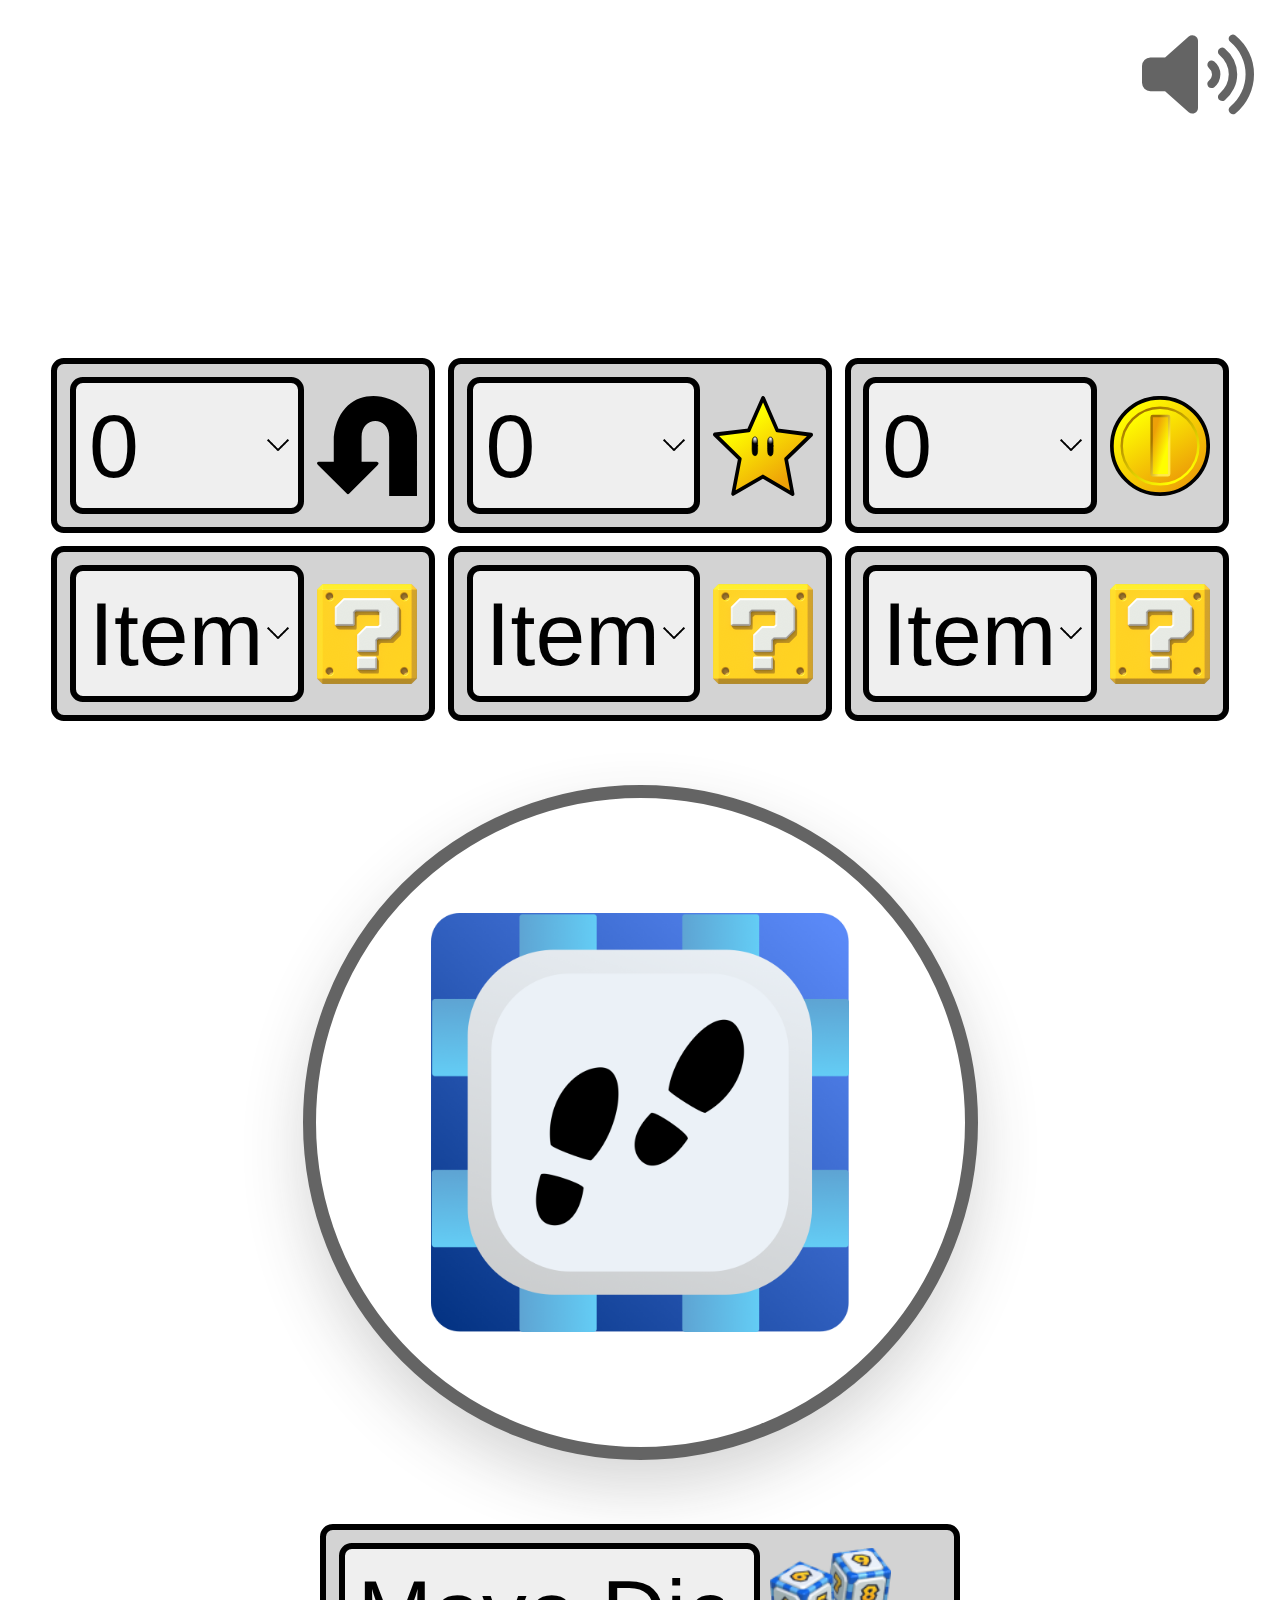
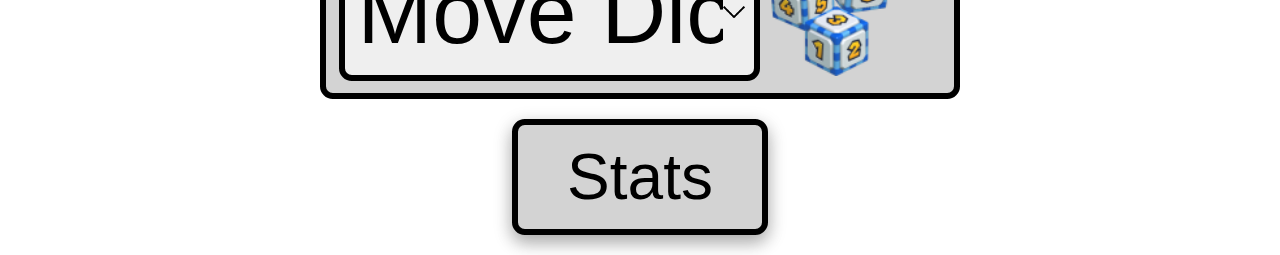
==== game.html @ c7cccada "Update game.html" ====
<!DOCTYPE html>
<html lang="en">
    <head>
        <title>Mario Party - Home</title>
        <meta name="viewport" content="width=device-width, initial-scale=1.0">
        <meta name="robots" content="noindex, nofollow">
        <link type="text/css" rel="stylesheet" href="style.css" />
        <link rel="stylesheet" href="https://cdnjs.cloudflare.com/ajax/libs/font-awesome/6.0.0/css/all.min.css" crossorigin="anonymous">
        <link rel="icon" href="favicon.ico" type="image/x-icon">
        <link rel="shortcut icon" href="favicon.ico" type="image/x-icon">
    </head>
    <body>
        <div class="headerContainer">
<!--******************** Mute Button and Icon ********************-->
            <button id="muteButton" onclick="toggleMute()">
                <i id="muteIcon" class="fa fa-volume-up"></i>
            </button>
<!--******************** Header Image/Name ********************-->
            <div class="headerGrid">
                <div class="box">
                    <div id="main_character_img">
                        <img src="" id="character-image">
                    </div>
                </div>
                <div class="box">
                    <h1 id="character-name">Character Name</h1>
                </div>    
            </div>
        </div>
        <div class="dropDownParentContainer">
            <div class="dropDownContainersWrapper">
<!--******************** Turn Selection Menu ********************-->
                <div class="container">
                    <div class="dropDownContainer">
                        <select name="turn_drop_down" class="dropdown" id="turn_drop_down">
                            <option value="0">0</option>  
                            <option value="1">1</option>
                            <option value="2">2</option>
                            <option value="3">3</option>
                            <option value="4">4</option>
                            <option value="5">5</option>
                            <option value="6">6</option>
                            <option value="7">7</option>
                            <option value="8">8</option>
                            <option value="9">9</option>
                            <option value="10">10</option>
                            <option value="11">11</option>
                            <option value="12">12</option>
                            <option value="13">13</option>
                            <option value="14">14</option>
                            <option value="15">15</option>
                        </select>
                        <img src="images/turn.svg" class="image">
                    </div>
                </div>
<!--******************** Star Selection Menu ********************-->                
                <div class="container">
                    <div class="dropDownContainer">
                        <select name="star_drop_down" class="dropdown" id="star_drop_down">
                            <option value="0">0</option>
                            <option value="1">1</option>
                            <option value="2">2</option>
                            <option value="3">3</option>
                            <option value="4">4</option>
                            <option value="5">5</option>
                            <option value="6">6</option>
                            <option value="7">7</option>
                            <option value="8">8</option>
                            <option value="9">9</option>
                            <option value="10">10</option>
                        </select>
                        <img src="images/star.svg" class="image">
                    </div>
                </div>
<!--******************** Coin Selection Menu ********************-->                
                <div class="container">
                    <div class="dropDownContainer">
                        <select name="coin_drop_down" class="dropdown" id="coin_drop_down">
                            <option value="0">0</option>
                            <option value="5">5</option>
                            <option value="10">10</option>
                            <option value="15">15</option>
                            <option value="20">20</option>
                            <option value="25">25</option>
                            <option value="30">30</option>
                            <option value="35">35</option>
                            <option value="40">40</option>
                            <option value="45">45</option>
                            <option value="50">50</option>
                            <option value="55">55</option>
                            <option value="60">60</option>
                            <option value="65">65</option>
                            <option value="70">70</option>
                            <option value="75">75</option>
                            <option value="80">80</option>
                            <option value="85">85</option>
                            <option value="90">90</option>
                            <option value="95">95</option>
                            <option value="100">100</option>
                            <option value="110">110</option>
                            <option value="115">115</option>
                            <option value="120">120</option>
                            <option value="125">125</option>
                            <option value="130">130</option>
                            <option value="135">135</option>
                            <option value="140">140</option>
                            <option value="145">145</option>
                            <option value="150">150</option>
                            <option value="155">155</option>
                            <option value="160">160</option>
                            <option value="165">165</option>
                            <option value="170">170</option>
                            <option value="175">175</option>
                            <option value="180">180</option>
                            <option value="185">185</option>
                            <option value="190">190</option>
                            <option value="195">195</option>
                            <option value="200">200</option>
                            <option value="205">205</option>
                            <option value="210">210</option>
                            <option value="215">215</option>
                            <option value="220">220</option>
                            <option value="225">225</option>
                            <option value="230">230</option>
                            <option value="235">235</option>
                            <option value="240">240</option>
                            <option value="245">245</option>
                            <option value="250">250</option>
                            <option value="255">255</option>
                            <option value="260">260</option>
                            <option value="265">265</option>
                            <option value="270">270</option>
                            <option value="275">275</option>
                            <option value="280">280</option>
                            <option value="285">285</option>
                            <option value="290">290</option>
                            <option value="295">295</option>
                            <option value="300">300</option>
                        </select>
                        <img src="images/coin.svg" class="image">
                    </div>    
                </div>
            </div>
        </div>
        <div class="dropDownParentContainer">
            <div class="dropDownContainersWrapper">
 <!--******************** Item Selection Menu 1 ********************-->               
                <div class="container">
                    <div class="dropDownContainer">
                        <select name="item1_drop_down" class="dropdown" id="item1_drop_down">
                            <option value="Item">Item</option>
                            <option value="Red Mushroom">Red Mushroom</option>
                            <option value="Gold Mushroom">Gold Mushroom</option>
                            <option value="Poison Mushroom">Poison Mushroom</option>
                            <option value="Reverse Mushroom">Reverse Mushroom</option>
                            <option value="Mini Mushroom">Mini Mushroom</option>
                            <option value="Custom Mushroom">Custom Mushroom</option>
                            <option value="Genie Lamp">Genie Lamp</option>
                            <option value="Blue Lamp">Blue Lamp</option>
                            <option value="Key">Key</option>
                            <option value="Boo Bell">Boo Bell</option>
                            <option value="Boo Spray">Boo Spray</option>
                            <option value="Dueling Glove">Dueling Glove</option>
                            <option value="Plunder Chest">Plunder Chest</option>
                            <option value="Warp Block">Warp Block</option>
                            <option value="Koopa Card">Koopa Card</option>
                            <option value="Item Bag">Item Bag</option>
                            <option value="Lucky Charm">Lucky Charm</option>                                        
                        </select>
                        <img src="images/items/item_box_alt.png" class="image" id="item-image1" onerror="this.style.display='none'"> <!-- Unique ID for the first item image -->
                    <!--******************** Item Description Modal ********************-->    
                        <div id="image-description-modal" class="modal" style="display: none;">
                            <div class="modal-content">
                                <span class="close" id="modal-close">&times;</span>
                                <p id="modal-description"></p>
                            </div>
                        </div>
                        <div id="image-description"></div>
                    </div>
                </div>
<!--******************** Item Selection Menu 2 ********************-->                
                <div class="container">
                    <div class="dropDownContainer">
                        <select name="item2_drop_down" class="dropdown" id="item2_drop_down">
                            <option value="Item">Item</option>
                            <option value="Red Mushroom">Red Mushroom</option>
                            <option value="Gold Mushroom">Gold Mushroom</option>
                            <option value="Poison Mushroom">Poison Mushroom</option>
                            <option value="Reverse Mushroom">Reverse Mushroom</option>
                            <option value="Mini Mushroom">Mini Mushroom</option>
                            <option value="Custom Mushroom">Custom Mushroom</option>
                            <option value="Genie Lamp">Genie Lamp</option>
                            <option value="Blue Lamp">Blue Lamp</option>
                            <option value="Key">Key</option>
                            <option value="Boo Bell">Boo Bell</option>
                            <option value="Boo Spray">Boo Spray</option>
                            <option value="Dueling Glove">Dueling Glove</option>
                            <option value="Plunder Chest">Plunder Chest</option>
                            <option value="Warp Block">Warp Block</option>
                            <option value="Koopa Card">Koopa Card</option>
                            <option value="Item Bag">Item Bag</option>
                            <option value="Lucky Charm">Lucky Charm</option>                                        
                        </select>
                        <img src="images/items/item_box_alt.png" class="image" id="item-image2" onerror="this.style.display='none'"> <!-- Unique ID for the second item image -->
                    </div>
                </div>
<!--******************** Item Selection Menu 3 ********************-->
                <div class="container">
                    <div class="dropDownContainer">
                        <select name="item3_drop_down" class="dropdown" id="item3_drop_down">
                            <option value="Item">Item</option>
                            <option value="Red Mushroom">Red Mushroom</option>
                            <option value="Gold Mushroom">Gold Mushroom</option>
                            <option value="Poison Mushroom">Poison Mushroom</option>
                            <option value="Reverse Mushroom">Reverse Mushroom</option>
                            <option value="Mini Mushroom">Mini Mushroom</option>
                            <option value="Custom Mushroom">Custom Mushroom</option>
                            <option value="Genie Lamp">Genie Lamp</option>
                            <option value="Blue Lamp">Blue Lamp</option>
                            <option value="Key">Key</option>
                            <option value="Boo Bell">Boo Bell</option>
                            <option value="Boo Spray">Boo Spray</option>
                            <option value="Dueling Glove">Dueling Glove</option>
                            <option value="Plunder Chest">Plunder Chest</option>
                            <option value="Warp Block">Warp Block</option>
                            <option value="Koopa Card">Koopa Card</option>
                            <option value="Item Bag">Item Bag</option>
                            <option value="Lucky Charm">Lucky Charm</option>
                        </select>
                        <img src="images/items/item_box_alt.png" class="image" id="item-image3" onerror="this.style.display='none'"> <!-- Unique ID for the third item image -->  
                    </div>
                </div>
            </div>
        </div>
<!--******************** Dice Thumbnails ********************-->
<div id="diceThumbnailContainer"></div>
<!--******************** Dice Container ********************-->
<div class="diceContainer">
    <div class="dice-wrapper">
        <img src="" id="die-0" alt="Dice Image">
    </div>
</div>
<!-- ******************** Dice Images Container ******************** -->
<div class="diceImagesContainer" id="diceImagesContainer">
  <!-- Dice images will be dynamically added here -->
</div>
<!--******************** Dice Audio ********************-->
        <audio id="diceAudio" src="audio/dice-roll-01.mp3"></audio>
<!--******************** Dice Selection Dropdown Menu ********************-->
        <div class="diceDropDownParentContainer">
            <div class="diceDropDownContainer">   
                    <select id="rollType" class="dropdown" onchange="setRollType(this.value)">
                        <option value="move">Move Dice</option>
                        <option value="lucky">Lucky Dice</option>
                        <option value="character">Character Dice</option>
                        <option value="cursed">Cursed Dice</option>
                        <option value="bowser">Bowser Dice</option>
                        <option value="bowserFury">Bowser Fury Dice</option>
                        <option value="toadShop">Toad Shop Dice</option>
                        <option value="bowserShop">Bowser Shop Dice</option>
                        <option value="block">Hidden Block Dice</option>
                        <option value="mini">Mini Dice</option>
                        <option value="battle">Battle Dice</option>
                        <option value="chance">Chance Dice</option>
                    </select>
                    <img src="images/dice/dice_dropdown.png" class="image">
            </div>
        </div>
<!--******************** Stats Modal ********************-->
        <div class="button-container">
            <a href="#" class="button" onclick="openStatsModal()">Stats</a>
        </div>        
        <div id="stats-modal" class="modal">
            <div class="modal-content">
                <span class="close" onclick="closeStatsModal()">&times;</span>
                <h2>Game Statistics</h2>
                <p id="total-moves-content">0</p>
                <p id="blue-spaces-count">Blue Spaces: 0</p>
                <p id="red-spaces-count">Red Spaces: 0</p>
                <p id="event-spaces-count">Event Spaces: 0</p>
                <p id="lucky-spaces-count">Lucky Spaces: 0</p>
                <p id="item-spaces-count">Item Spaces: 0</p>
                <p id="bowser-spaces-count">Bowser Spaces: 0</p>
                <p id="gameguy-spaces-count">Game Guy Spaces: 0</p>
                <p id="battle-spaces-count">Battle Spaces: 0</p>
                <p id="star-spaces-count">Star Spaces: 0</p>
                <p id="bank-spaces-count">Bank Spaces: 0</p>
                <p id="boo-spaces-count">Boo Spaces: 0</p>
                <p id="chance-spaces-count">Chance Spaces: 0</p>
            </div>
        </div>
<!--******************** Space Selection Modal ********************-->
        <div id="spaceModal" class="modal">
            <div class="modal-content">
                <h3>Select the Space You Landed On</h3>
                <img src="images/spaces/spaces_blue.png" class="space-option" data-space-type="blue" alt="Blue Space">
                <img src="images/spaces/spaces_red.png" class="space-option" data-space-type="red" alt="Red Space">
                <img src="images/spaces/spaces_event.png" class="space-option" data-space-type="event" alt="Event Space">
                <img src="images/spaces/spaces_lucky.png" class="space-option" data-space-type="lucky" alt="Lucky Space">
                <img src="images/spaces/spaces_item.png" class="space-option" data-space-type="item" alt="Item Space">
                <img src="images/spaces/spaces_bowser.png" class="space-option" data-space-type="bowser" alt="Bowser Space">
                <img src="images/spaces/spaces_game_guy.png" class="space-option" data-space-type="gameguy" alt="Game Guy Space">
                <img src="images/spaces/spaces_battle.png" class="space-option" data-space-type="battle" alt="Battle Space">
                <img src="images/spaces/spaces_star.png" class="space-option" data-space-type="star" alt="Star Space">
                <img src="images/spaces/spaces_bank.png" class="space-option" data-space-type="bank" alt="Bank Space">
                <img src="images/spaces/spaces_boo.png" class="space-option" data-space-type="boo" alt="Boo Space">
                <img src="images/spaces/spaces_chance.png" class="space-option" data-space-type="chance" alt="Chance Space">
            </div>
        </div>
<!--******************** JavaScript ********************-->
        <script src="script.js"></script>
    </body>
</html>
---- style.css ----
/* "." signifies the class and "#" signifies the id value being referenced in the html files*/
/* This stylesheet only impacts the game.html page. There is a seperate style sheet for the index.html page.*/
*{
    padding: 0;
    margin: 0;
    box-sizing: border-box; /*When you set an element's box-sizing to border-box, it means that the element's specified width and height include the padding and border. In other words, the padding and border are included within the box, and they do not increase the overall dimensions of the element.*/
}

.headerContainer{
    display: flex;
    align-items: center;
    padding: 1vw;
    flex-shrink: 0;
    width: 100vw;
    text-align: center;
}

.headerGrid{
    flex: 1;
    display: flex;
    align-items: center;
    gap: 3vw; 
}

.box{
    width: 35%;
    padding: 1vw;
    gap: 10px;
}

#main_character_img {
    width: 70%;
}

#character-name {
    margin: 0;
    padding: 0;
}

body{
    height: 100%;
    padding: 0;
    margin: 0;
}

h1{
    font-family: sans-serif;
    color: #ffffff;
    padding-left: 100px;
    display: flex;
    justify-content: center;
    align-items: center;
    height: 100%;
    font-size: 5vw;
}

@media only screen and (max-width: 2499px){
    h1 {
        font-size: 7.5vw; /* Adjust for screens between 1800px and 2499px */
    }
}

@media only screen and (max-width: 1799px){
    h1 {
        font-size: 10vw; /* Adjust for screens smaller than 1799px */
    }
}

@media only screen and (max-width: 1199px){
    h1 {
        font-size: 11.5vw; /* Adjust for screens smaller than 1799px */
    }
}

@media only screen and (max-width: 999px){
    h1 {
        font-size: 13vw; /* Adjust for screens smaller than 1799px */
    }
}

@media only screen and (max-width: 599px){
    h1 {
        font-size: 11.5vw; /* Adjust for screens smaller than 1799px */
    }
}

#main_character_img img{
    max-width: 100%;
    max-height: 100%;
    display: block;
    float: left;
    margin: 0vw 0vw 0vw 5vw;
}

#character-name{
    display: flex;
    justify-content: center;
}

.dropDownParentContainer{
    margin: 1%;
}

.dropDownContainersWrapper{
    display: flex;
    gap: 1%;
    overflow-x: auto;
    margin: 0 auto;
    justify-content: center;
}

.dropDownDiceContainerWrapper{
    display: flex;
    gap: 1%;
    overflow-x: auto;
    margin: 0 auto;
    justify-content: right;
}

.container, .diceDropDownParentContainer {
    display: flex;
    align-items: center;
    border: .5vw solid black;
    border-radius: 1vw;
    padding: 1vw;
    background-color: lightgray;
    box-sizing: border-box;
    flex-shrink: 0;
    width: 30vw;
    text-align: center;
}

.diceDropDownParentContainer{
    display: flex;
    align-items: center;
    margin: 0 auto;
    border: .5vw solid black;
    border-radius: 1vw;
    padding: 1vw;
    background-color: lightgray;
    box-sizing: border-box;
    flex-shrink: 0;
    width: 50vw;
    text-align: center;
}

.diceDropDownContainer{
   flex: 1;
    display: flex;
    gap: 10px;
    align-items: center; 
}

.dropDownContainer{
    flex: 1;
    display: flex;
    gap: 1vw;
    align-items: center; 
}

.dropdown, .diceDropDownContainer .dropdown{
    width: 70%;
    box-sizing: border-box;
    border: .5vw solid black;
    border-radius: 1vw;
    padding: 1vw;
    font-size: 7vw;
    color: black;
    appearance: none; /* Reset default browser styling */
    -webkit-appearance: none; /* WebKit browsers (Chrome, Safari) */
    -moz-appearance: none; /* Firefox */
    background-image: url('images/drop_down_arrow.png');
    background-size: .25em; /* Adjust the size of the arrow */
    padding-right: .35em;
    background-repeat: no-repeat;
    background-position: calc(100% - .1em) center;
}

.dropdown option, .diceDropDownContainer .dropdown option{
    background-color: lightgray;
    color: black;
}

.image {
    width: 30%;
}

.diceDropDownContainer .image {
    width: 20%;
}

.diceContainer {
    width: 75vmin;
    height: 75vmin;
    min-width: 125px;
    min-height: 125px;
    max-width: 700px;
    max-height: 700px;
    padding: 7vmin;
    border: 1.5vmin solid #646464;
    margin: 5% auto;
    background-color: #ffffff;
    box-shadow: 0 3vmin 7vmin rgba(50, 50, 50, 0.2);
    border-radius: 50%;
    font-family: "Poppins", sans-serif;
}

.dice-wrapper {
    width: 100%;
    height: 100%;
    display: flex;
    justify-content: center;
    align-items: center;
    cursor: pointer;
}

#die-0 {
    max-width: 80%;
    max-height: 80%;
    width: auto;
    height: auto;
}

.shake{
    animation: shake 0.1s infinite;
}

@keyframes shake{
    0%{
        transform: rotate(20deg);
    }
    50%{
        transform: rotate(-20deg);
    }
    100%{
        transform: rotate(20deg);
    }
}

#image-description{
    display: none; /* Hide the item description initially */
}

.modal{
    display: none;
    position: fixed;
    z-index: 1;
    left: 0;
    top: 0;
    width: 100%;
    height: 100%;
    background-color: rgba(0, 0, 0, 0.7);
}

.modal-content{
    background-color: #fefefe;
    margin: 10% auto;
    padding: 20px;
    border: 1px solid #888;
    border-radius: 15px;
    width: 70%;
    max-width: 800px;
    position: relative;
    font-size: 5vw;
    font-family: "Poppins", sans-serif;
}

.close{
    position: absolute;
    right: 0;
    top: 0;
    padding: 5px;
    cursor: pointer;
}

.close:hover,
.close:focus{
    color: black;
    text-decoration: none;
    cursor: pointer;
}

.stats-container {
    display: flex;
    justify-content: center;
    align-items: center;
}
  
#total-moves-modal {
    display: none;
}
  
#total-moves-modal h2 {
    text-align: center;
}

h3 {
    font-size: 7vw;
    font-family: "Poppins", sans-serif;
    text-align: center;
}
  
#total-moves-modal p {
    text-align: center;
    font-size: 30px;
}
  
#total-moves-modal .modal-content {
    background-color: #fefefe;
    margin: 10% auto;
    padding: 20px;
    border: 1px solid #888;
    border-radius: 15px;
    width: 70%;
    max-width: 800px;
    position: relative;
    font-family: "Poppins", sans-serif;
}
  
#total-moves-modal .close {
    position: absolute;
    right: 0;
    top: 0;
    padding: 5px;
    cursor: pointer;
    font-size: 30px;
}

#total-moves-modal .close:hover,
#total-moves-modal .close:focus {
    color: black;
    text-decoration: none;
    cursor: pointer;
}

#spaceModal {
    display: none;
    position: fixed;
    z-index: 1;
    left: 0;
    top: 0;
    width: 100%;
    height: 100%;
    overflow: auto;
    background-color: rgba(0, 0, 0, 0.7);
}

#spaceModal .modal-content {
    background-color: #fefefe;
    margin: 10% auto;
    padding: 20px;
    border: 1px solid #888;
    border-radius: 15px;
    width: 70%;
    max-width: 800px;
    position: relative;
    font-size: 50px;
    font-family: "Poppins", sans-serif;
    display: flex;
    flex-wrap: wrap;
    justify-content: center;
}

.space-option {
    width: 10vw;
    height: 10vw;
    margin: 10px;
    cursor: pointer;
}

#muteButton {
    position: absolute;
    top: 0;
    right: 0;
    background-color: transparent;
    color: #646464;
    border: none;
    cursor: pointer;
    font-size: 7vw;
    padding: 2%;
    z-index: 1; /* Ensure the button appears above other elements */
}

.button-container {
    display: flex;
    align-items: center;
    text-align: center;
    justify-content: center;
}

.button {
    display: flex;
    align-items: center;
    border: .5vw solid black;
    border-radius: 1vw;
    padding: 15px;
    background-color: lightgray;
    box-sizing: border-box;
    flex-shrink: 0;
    width: 20vw;
    font-size: 5vw;
    font-family: "Poppins", sans-serif;
    box-shadow: 0 8px 16px 0 rgba(0,0,0,0.2), 0 6px 20px 0 rgba(0,0,0,0.19);
    margin: 20px;
    white-space: nowrap;
    text-decoration: none; /* Remove underline */
    color: inherit;
    text-align: center;
    justify-content: center;
}
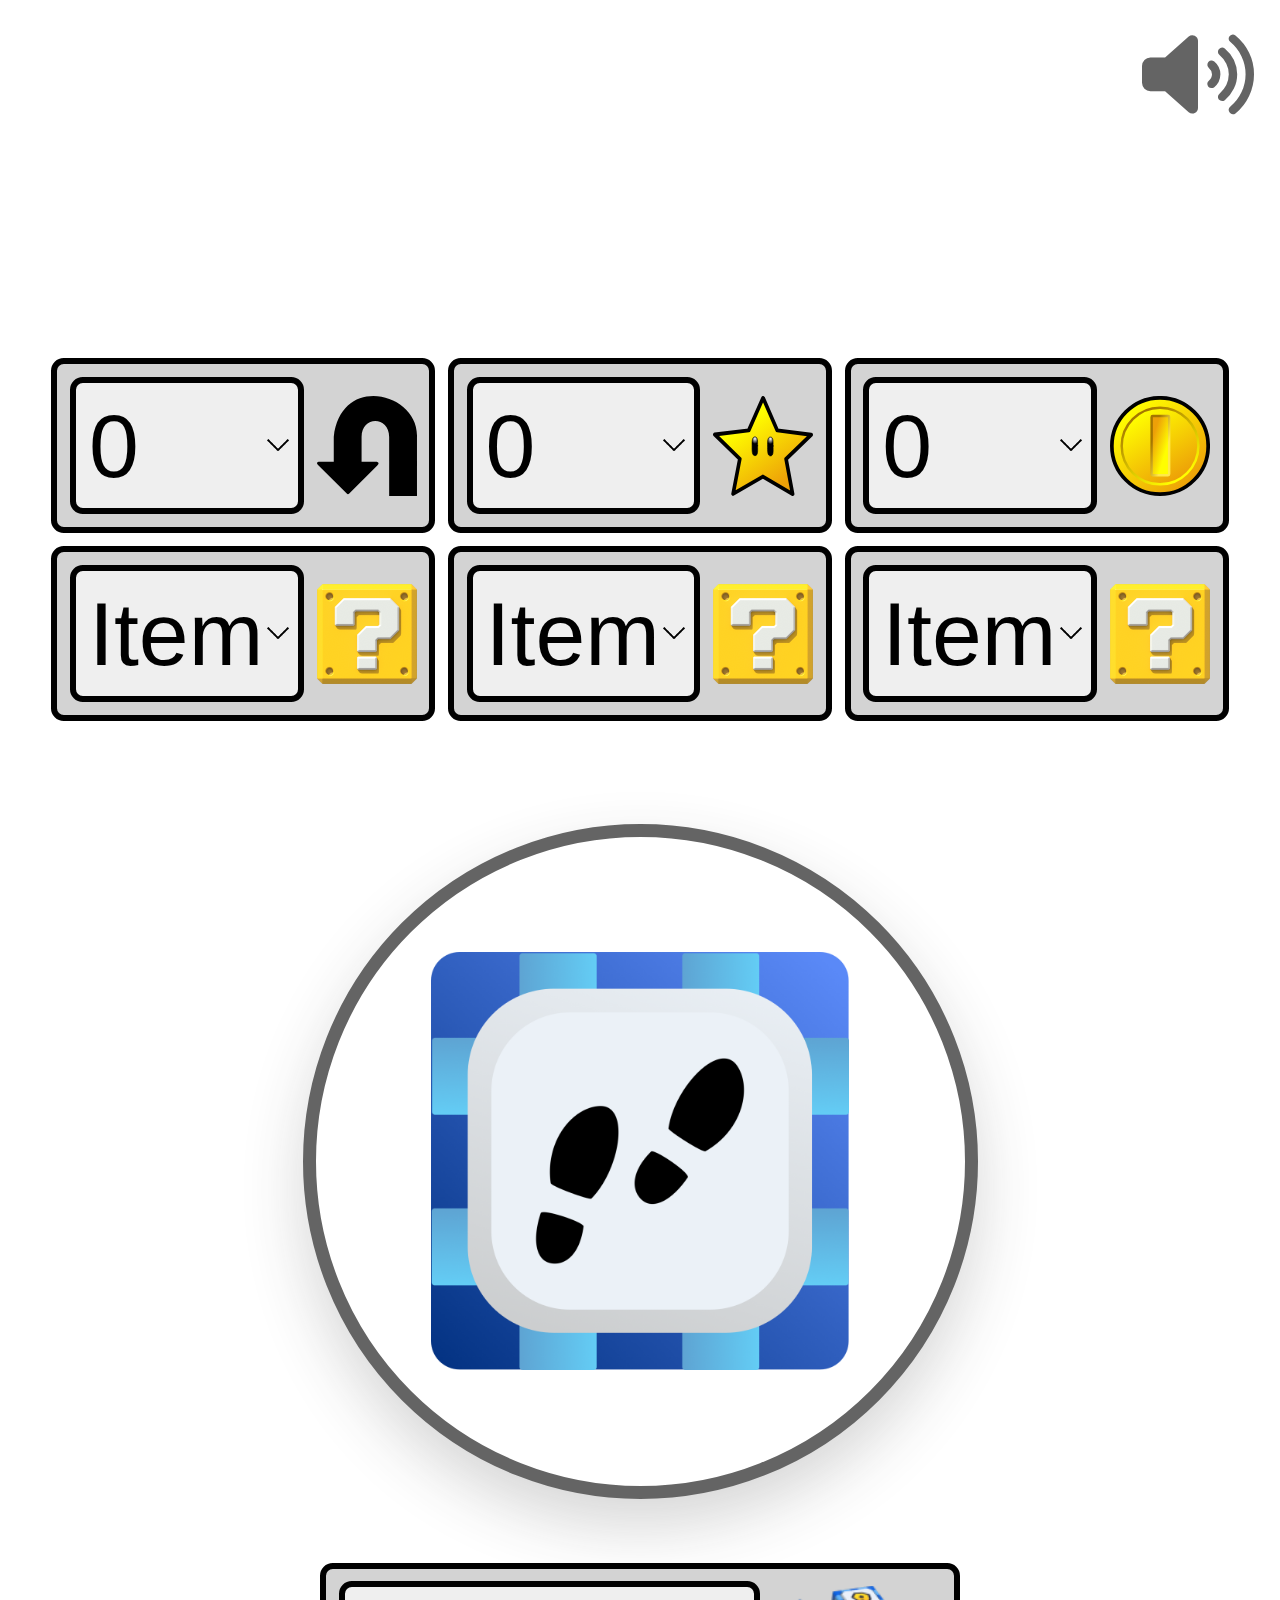
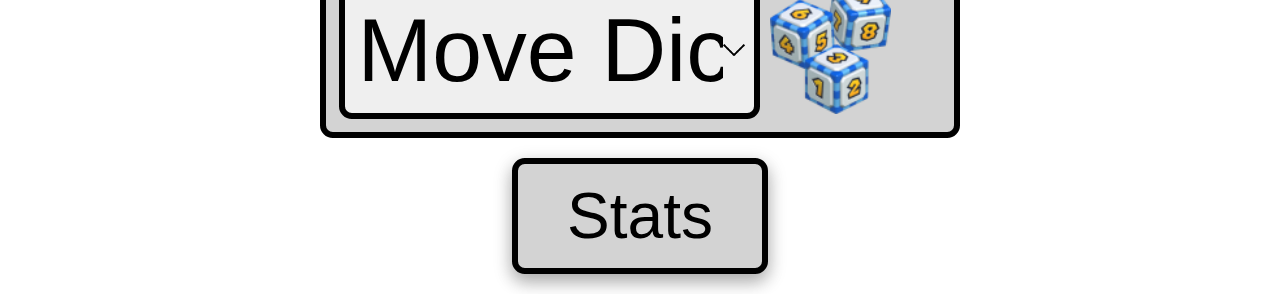
==== commit 7062737a: "Update game.html" ====
--- a/game.html
+++ b/game.html
@@ -136,6 +136,66 @@
                             <option value="290">290</option>
                             <option value="295">295</option>
                             <option value="300">300</option>
+                            <option value="305">305</option>
+                            <option value="310">310</option>
+                            <option value="315">315</option>
+                            <option value="320">320</option>
+                            <option value="325">325</option>
+                            <option value="330">330</option>
+                            <option value="335">335</option>
+                            <option value="340">340</option>
+                            <option value="345">345</option>
+                            <option value="350">350</option>
+                            <option value="355">355</option>
+                            <option value="360">360</option>
+                            <option value="365">365</option>
+                            <option value="370">370</option>
+                            <option value="375">375</option>
+                            <option value="380">380</option>
+                            <option value="385">385</option>
+                            <option value="390">390</option>
+                            <option value="395">395</option>
+                            <option value="400">400</option>
+                            <option value="405">405</option>
+                            <option value="410">410</option>
+                            <option value="415">415</option>
+                            <option value="420">420</option>
+                            <option value="425">425</option>
+                            <option value="430">430</option>
+                            <option value="435">435</option>
+                            <option value="440">440</option>
+                            <option value="445">445</option>
+                            <option value="450">450</option>
+                            <option value="455">455</option>
+                            <option value="460">460</option>
+                            <option value="465">465</option>
+                            <option value="470">470</option>
+                            <option value="475">475</option>
+                            <option value="480">480</option>
+                            <option value="485">485</option>
+                            <option value="490">490</option>
+                            <option value="495">495</option>
+                            <option value="500">500</option>
+                            <option value="505">505</option>
+                            <option value="510">510</option>
+                            <option value="515">515</option>
+                            <option value="520">520</option>
+                            <option value="525">525</option>
+                            <option value="530">530</option>
+                            <option value="535">535</option>
+                            <option value="540">540</option>
+                            <option value="545">545</option>
+                            <option value="550">550</option>
+                            <option value="555">555</option>
+                            <option value="560">560</option>
+                            <option value="565">565</option>
+                            <option value="570">570</option>
+                            <option value="575">575</option>
+                            <option value="580">580</option>
+                            <option value="585">585</option>
+                            <option value="590">590</option>
+                            <option value="595">595</option>
+                            <option value="600">600</option>
                         </select>
                         <img src="images/coin.svg" class="image">
                     </div>    
--- a/style.css
+++ b/style.css
@@ -198,7 +198,7 @@
     max-height: 700px;
     padding: 7vmin;
     border: 1.5vmin solid #646464;
-    margin: 5% auto;
+    margin: 5% auto 5% auto;
     background-color: #ffffff;
     box-shadow: 0 3vmin 7vmin rgba(50, 50, 50, 0.2);
     border-radius: 50%;
@@ -219,6 +219,26 @@
     max-height: 80%;
     width: auto;
     height: auto;
+}
+
+#diceThumbnailContainer {
+    max-width: 100%;
+    max-height: 100%;
+    width: 100%;
+    height: auto;
+    position: relative;
+    display: flex;
+    align-items: center;
+    justify-content: center;
+    padding: 2vw 0vw 0vw 0vw;
+    flex-wrap: wrap;
+}
+
+#diceThumbnailContainer img{
+    width: 10vw;
+    height: auto;
+    max-height: 100%;
+    margin: 1vw;
 }
 
 .shake{
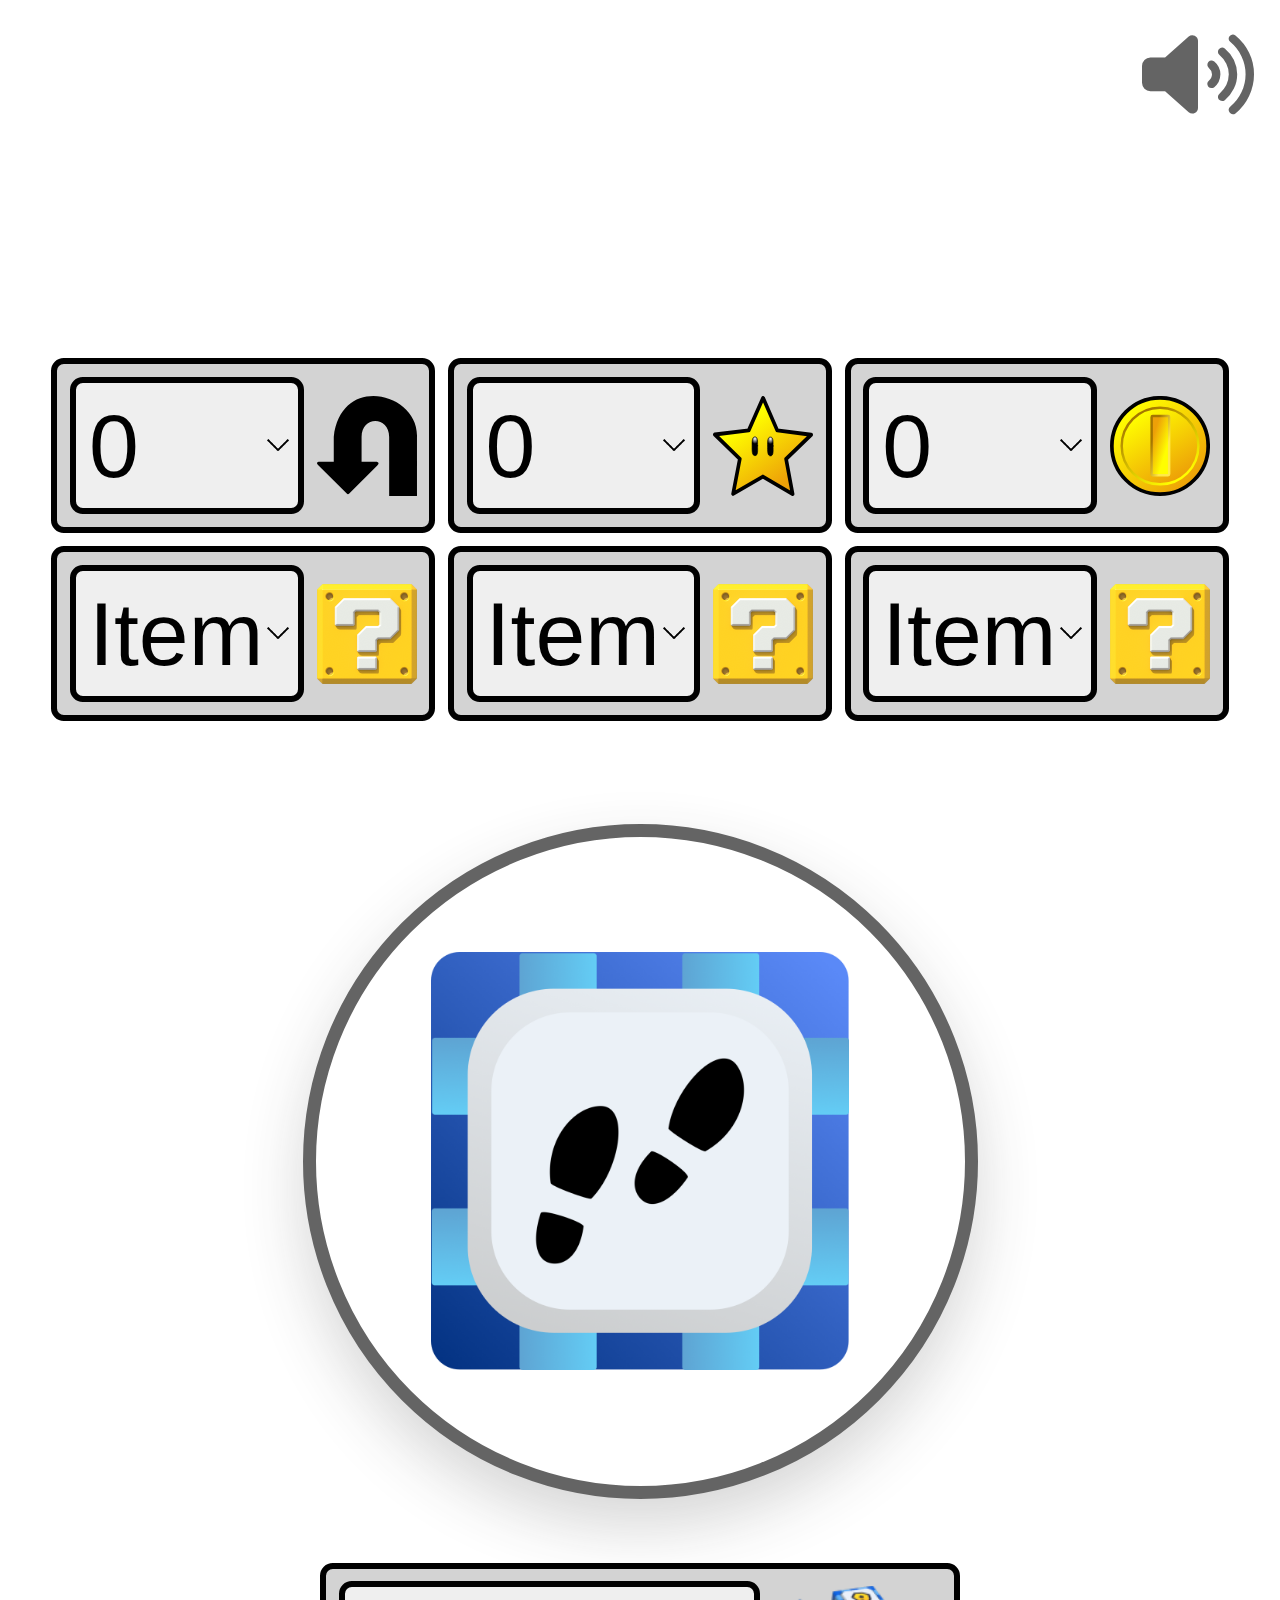
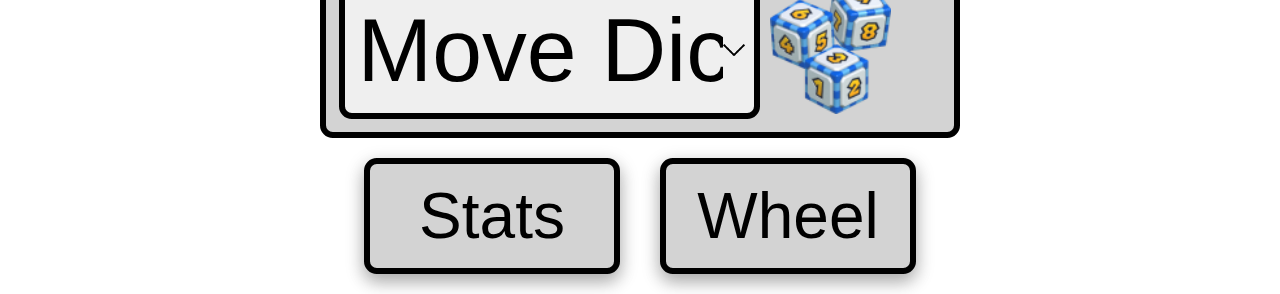
==== commit fca6e505: "Added wheels to a new modal box and formatted" ====
--- a/game.html
+++ b/game.html
@@ -228,7 +228,7 @@
                             <option value="Lucky Charm">Lucky Charm</option>                                        
                         </select>
                         <img src="images/items/item_box_alt.png" class="image" id="item-image1" onerror="this.style.display='none'"> <!-- Unique ID for the first item image -->
-                    <!--******************** Item Description Modal ********************-->    
+<!--******************** Item Description Modal ********************-->    
                         <div id="image-description-modal" class="modal" style="display: none;">
                             <div class="modal-content">
                                 <span class="close" id="modal-close">&times;</span>
@@ -328,25 +328,38 @@
         </div>
 <!--******************** Stats Modal ********************-->
         <div class="button-container">
-            <a href="#" class="button" onclick="openStatsModal()">Stats</a>
-        </div>        
-        <div id="stats-modal" class="modal">
-            <div class="modal-content">
-                <span class="close" onclick="closeStatsModal()">&times;</span>
-                <h2>Game Statistics</h2>
-                <p id="total-moves-content">0</p>
-                <p id="blue-spaces-count">Blue Spaces: 0</p>
-                <p id="red-spaces-count">Red Spaces: 0</p>
-                <p id="event-spaces-count">Event Spaces: 0</p>
-                <p id="lucky-spaces-count">Lucky Spaces: 0</p>
-                <p id="item-spaces-count">Item Spaces: 0</p>
-                <p id="bowser-spaces-count">Bowser Spaces: 0</p>
-                <p id="gameguy-spaces-count">Game Guy Spaces: 0</p>
-                <p id="battle-spaces-count">Battle Spaces: 0</p>
-                <p id="star-spaces-count">Star Spaces: 0</p>
-                <p id="bank-spaces-count">Bank Spaces: 0</p>
-                <p id="boo-spaces-count">Boo Spaces: 0</p>
-                <p id="chance-spaces-count">Chance Spaces: 0</p>
+            <a href="#" class="button" onclick="openStatsModal()">Stats</a>       
+            <div id="stats-modal" class="modal">
+                <div class="modal-content">
+                    <span class="close" onclick="closeStatsModal()">&times;</span>
+                    <h2>Game Statistics</h2>
+                    <p id="total-moves-content">0</p>
+                    <p id="blue-spaces-count">Blue Spaces: 0</p>
+                    <p id="red-spaces-count">Red Spaces: 0</p>
+                    <p id="event-spaces-count">Event Spaces: 0</p>
+                    <p id="lucky-spaces-count">Lucky Spaces: 0</p>
+                    <p id="item-spaces-count">Item Spaces: 0</p>
+                    <p id="bowser-spaces-count">Bowser Spaces: 0</p>
+                    <p id="gameguy-spaces-count">Game Guy Spaces: 0</p>
+                    <p id="battle-spaces-count">Battle Spaces: 0</p>
+                    <p id="star-spaces-count">Star Spaces: 0</p>
+                    <p id="bank-spaces-count">Bank Spaces: 0</p>
+                    <p id="boo-spaces-count">Boo Spaces: 0</p>
+                    <p id="chance-spaces-count">Chance Spaces: 0</p>
+                </div>
+            </div>
+<!--******************** Spin the Wheel Modal ********************-->
+            <a href="#" class="button" onclick="openWheelModal()">Wheel</a>       
+            <div id="wheel-modal" class="modal">
+                <div class="modal-content" style="max-height:700px; overflow:auto;">
+                    <span class="close" onclick="closeWheelModal()">&times;</span>
+                    <h3>Star Location Wheel</h3>
+                    <iframe src="https://spinthewheel.app/NNE3cNgKA3"width="250" height="250" style="border: 0px"></iframe><!--Star Space-->
+                    <h3>Special Ability Wheel</h3>
+                    <iframe src="https://spinthewheel.app/CAjE0optW6" width="250" height="250" style="border: 0px"></iframe><!--Special Ability-->
+                    <h3>Boo Coin Wheel</h3>
+                    <iframe src="https://spinthewheel.app/1vLml7X7ts" width="250" height="250" style="border: 0px"></iframe><!--Boo Coin-->
+                </div>
             </div>
         </div>
 <!--******************** Space Selection Modal ********************-->
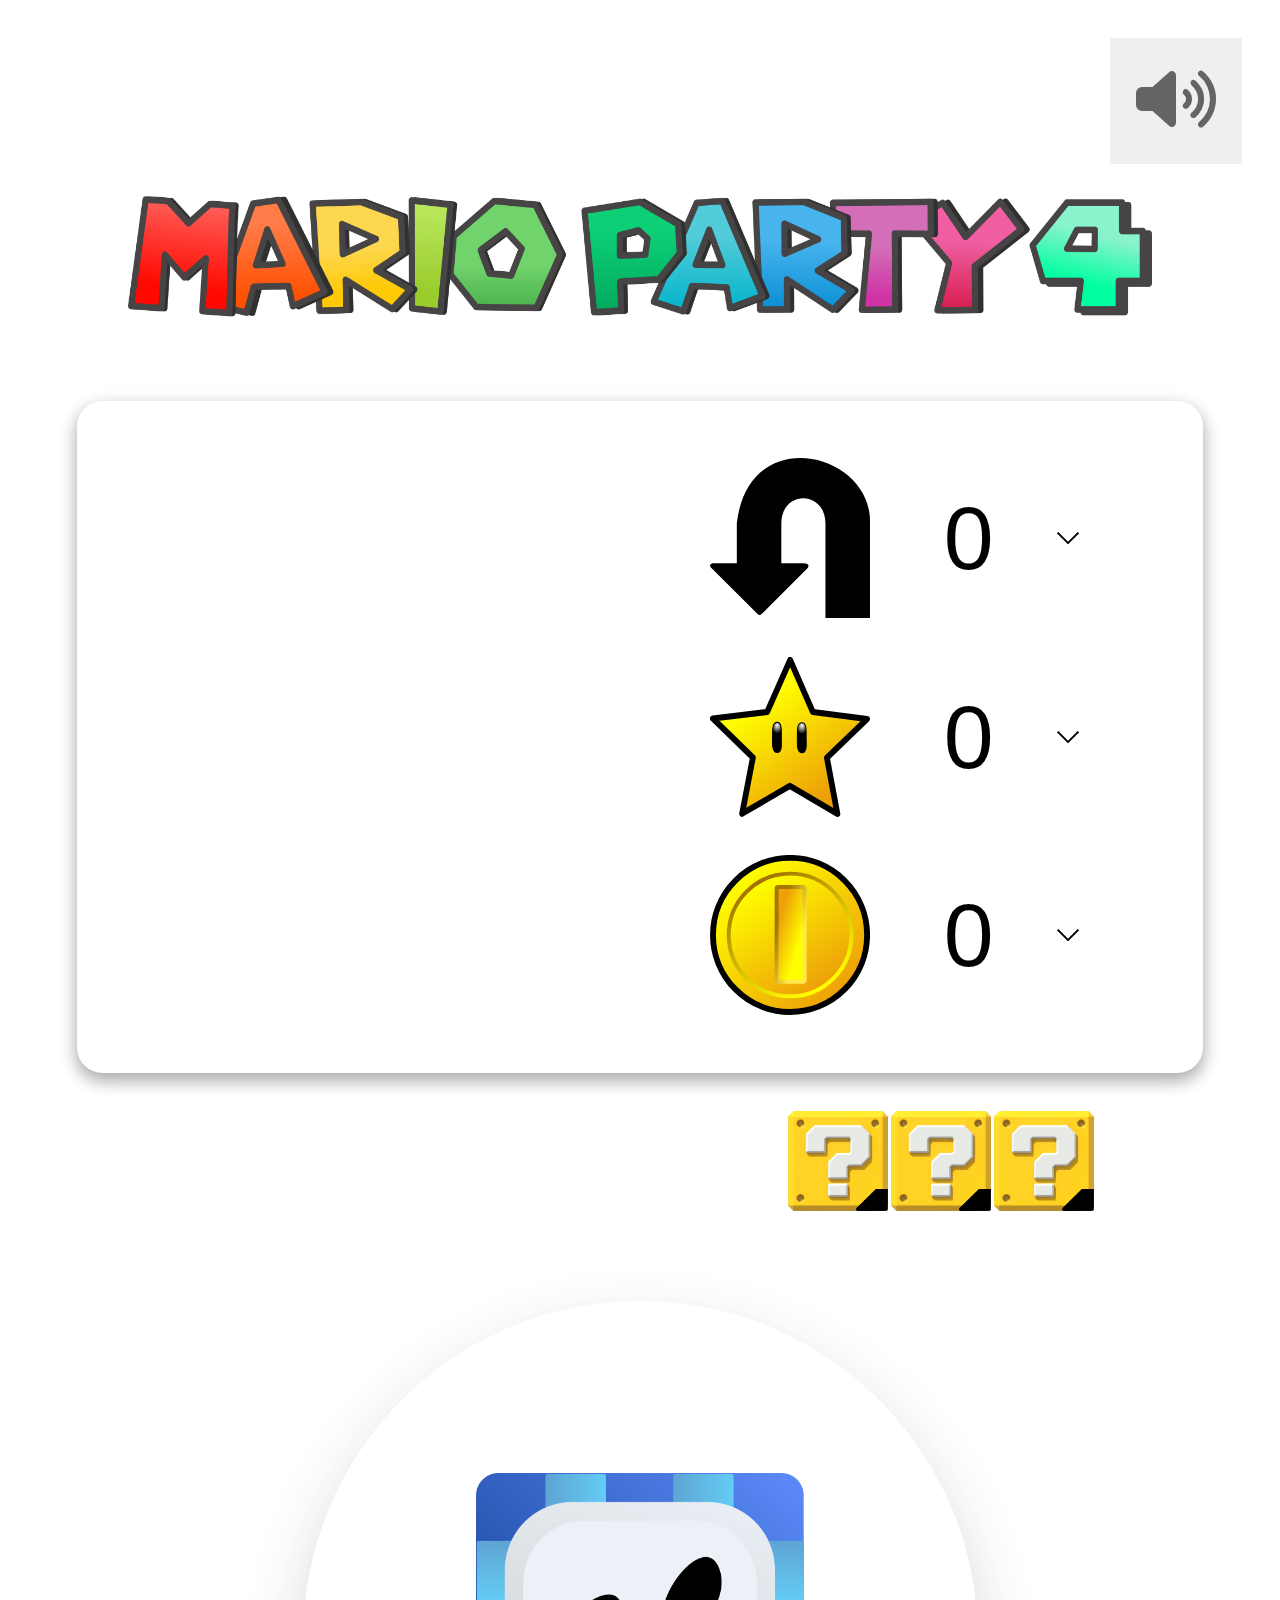
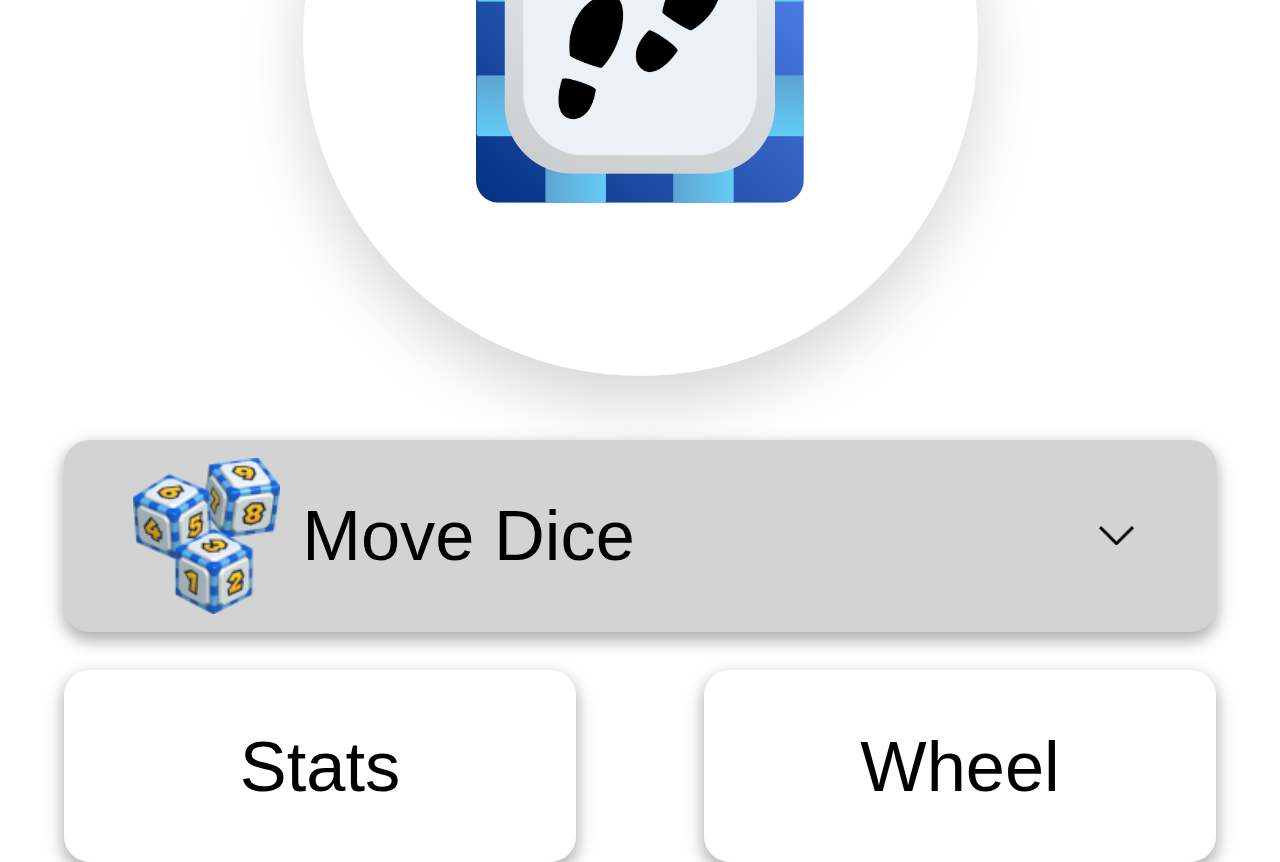
==== commit 8abb8571: "Styling Changes" ====
--- a/game.html
+++ b/game.html
@@ -10,377 +10,378 @@
         <link rel="shortcut icon" href="favicon.ico" type="image/x-icon">
     </head>
     <body>
-        <div class="headerContainer">
+        <div class="logoContainer">
+            <div id="index_logo"><img src="images/index_logo.png" alt="Logo"></div>
+        </div>
+<!--******************** Item Description Modal ********************-->    
+        <div id="image-description-modal" class="modal" style="display: none;">
+            <div class="modal-content">
+                <span class="close" id="modal-close">&times;</span>
+                <p id="modal-description"></p>
+            </div>
+        </div>
+        <div class="bodyContainer">
+            <div class="headerContainer">
 <!--******************** Mute Button and Icon ********************-->
-            <button id="muteButton" onclick="toggleMute()">
-                <i id="muteIcon" class="fa fa-volume-up"></i>
-            </button>
+                <button id="muteButton" onclick="toggleMute()">
+                    <i id="muteIcon" class="fa fa-volume-up"></i>
+                </button>
 <!--******************** Header Image/Name ********************-->
-            <div class="headerGrid">
-                <div class="box">
-                    <div id="main_character_img">
-                        <img src="" id="character-image">
-                    </div>
-                </div>
-                <div class="box">
-                    <h1 id="character-name">Character Name</h1>
-                </div>    
-            </div>
+                <div class="headerGrid">
+                    <div class="box">
+                        <div id="main_character_img">
+                            <img src="" id="character-image">
+                        </div>
+                    </div>
+                    <div class="box">
+                        <div class="dropDownStarCoinParentContainer">
+                            <div class="starCoinContainersWrapper">
+<!--******************** Turn Selection Menu ********************-->
+                                <div class="container">
+                                    <div class="dropDownContainer">
+                                        <img src="images/turn.svg" class="image">
+                                        <select name="turn_drop_down" class="starCoinDropdown" id="turn_drop_down">
+                                            <option value="0">0</option>  
+                                            <option value="1">1</option>
+                                            <option value="2">2</option>
+                                            <option value="3">3</option>
+                                            <option value="4">4</option>
+                                            <option value="5">5</option>
+                                            <option value="6">6</option>
+                                            <option value="7">7</option>
+                                            <option value="8">8</option>
+                                            <option value="9">9</option>
+                                            <option value="10">10</option>
+                                            <option value="11">11</option>
+                                            <option value="12">12</option>
+                                        </select>
+                                    </div>
+                                </div>
+<!--******************** Star Selection Menu ********************-->                
+                                <div class="container">
+                                    <div class="dropDownContainer">
+                                        <img src="images/star.svg" class="image">
+                                        <select name="star_drop_down" class="starCoinDropdown" id="star_drop_down">
+                                            <option value="0">0</option>
+                                            <option value="1">1</option>
+                                            <option value="2">2</option>
+                                            <option value="3">3</option>
+                                            <option value="4">4</option>
+                                            <option value="5">5</option>
+                                            <option value="6">6</option>
+                                            <option value="7">7</option>
+                                            <option value="8">8</option>
+                                            <option value="9">9</option>
+                                            <option value="10">10</option>
+                                        </select>
+                                    </div>
+                                </div>
+<!--******************** Coin Selection Menu ********************-->                
+                                <div class="container">
+                                    <div class="dropDownContainer">
+                                        <img src="images/coin.svg" class="image">
+                                        <select name="coin_drop_down" class="starCoinDropdown" id="coin_drop_down">
+                                            <option value="0">0</option>
+                                            <option value="5">5</option>
+                                            <option value="10">10</option>
+                                            <option value="15">15</option>
+                                            <option value="20">20</option>
+                                            <option value="25">25</option>
+                                            <option value="30">30</option>
+                                            <option value="35">35</option>
+                                            <option value="40">40</option>
+                                            <option value="45">45</option>
+                                            <option value="50">50</option>
+                                            <option value="55">55</option>
+                                            <option value="60">60</option>
+                                            <option value="65">65</option>
+                                            <option value="70">70</option>
+                                            <option value="75">75</option>
+                                            <option value="80">80</option>
+                                            <option value="85">85</option>
+                                            <option value="90">90</option>
+                                            <option value="95">95</option>
+                                            <option value="100">100</option>
+                                            <option value="110">110</option>
+                                            <option value="115">115</option>
+                                            <option value="120">120</option>
+                                            <option value="125">125</option>
+                                            <option value="130">130</option>
+                                            <option value="135">135</option>
+                                            <option value="140">140</option>
+                                            <option value="145">145</option>
+                                            <option value="150">150</option>
+                                            <option value="155">155</option>
+                                            <option value="160">160</option>
+                                            <option value="165">165</option>
+                                            <option value="170">170</option>
+                                            <option value="175">175</option>
+                                            <option value="180">180</option>
+                                            <option value="185">185</option>
+                                            <option value="190">190</option>
+                                            <option value="195">195</option>
+                                            <option value="200">200</option>
+                                            <option value="205">205</option>
+                                            <option value="210">210</option>
+                                            <option value="215">215</option>
+                                            <option value="220">220</option>
+                                            <option value="225">225</option>
+                                            <option value="230">230</option>
+                                            <option value="235">235</option>
+                                            <option value="240">240</option>
+                                            <option value="245">245</option>
+                                            <option value="250">250</option>
+                                            <option value="255">255</option>
+                                            <option value="260">260</option>
+                                            <option value="265">265</option>
+                                            <option value="270">270</option>
+                                            <option value="275">275</option>
+                                            <option value="280">280</option>
+                                            <option value="285">285</option>
+                                            <option value="290">290</option>
+                                            <option value="295">295</option>
+                                            <option value="300">300</option>
+                                            <option value="305">305</option>
+                                            <option value="310">310</option>
+                                            <option value="315">315</option>
+                                            <option value="320">320</option>
+                                            <option value="325">325</option>
+                                            <option value="330">330</option>
+                                            <option value="335">335</option>
+                                            <option value="340">340</option>
+                                            <option value="345">345</option>
+                                            <option value="350">350</option>
+                                            <option value="355">355</option>
+                                            <option value="360">360</option>
+                                            <option value="365">365</option>
+                                            <option value="370">370</option>
+                                            <option value="375">375</option>
+                                            <option value="380">380</option>
+                                            <option value="385">385</option>
+                                            <option value="390">390</option>
+                                            <option value="395">395</option>
+                                            <option value="400">400</option>
+                                            <option value="405">405</option>
+                                            <option value="410">410</option>
+                                            <option value="415">415</option>
+                                            <option value="420">420</option>
+                                            <option value="425">425</option>
+                                            <option value="430">430</option>
+                                            <option value="435">435</option>
+                                            <option value="440">440</option>
+                                            <option value="445">445</option>
+                                            <option value="450">450</option>
+                                            <option value="455">455</option>
+                                            <option value="460">460</option>
+                                            <option value="465">465</option>
+                                            <option value="470">470</option>
+                                            <option value="475">475</option>
+                                            <option value="480">480</option>
+                                            <option value="485">485</option>
+                                            <option value="490">490</option>
+                                            <option value="495">495</option>
+                                            <option value="500">500</option>
+                                            <option value="505">505</option>
+                                            <option value="510">510</option>
+                                            <option value="515">515</option>
+                                            <option value="520">520</option>
+                                            <option value="525">525</option>
+                                            <option value="530">530</option>
+                                            <option value="535">535</option>
+                                            <option value="540">540</option>
+                                            <option value="545">545</option>
+                                            <option value="550">550</option>
+                                            <option value="555">555</option>
+                                            <option value="560">560</option>
+                                            <option value="565">565</option>
+                                            <option value="570">570</option>
+                                            <option value="575">575</option>
+                                            <option value="580">580</option>
+                                            <option value="585">585</option>
+                                            <option value="590">590</option>
+                                            <option value="595">595</option>
+                                            <option value="600">600</option>
+                                        </select>
+                                    </div>    
+                                </div>
+                            </div>
+                        </div>
+                    </div>
+                </div>
+            </div>
+            <div class="dropDownItemParentContainer">
+                <div class="itemContainersWrapper">
+<!--******************** Item Selection Menu 1 ********************-->               
+                    <div class="itemContainer">
+                        <div class="itemDropDownContainer">
+                            <select name="item1_drop_down" class="itemDropdown" id="item1_drop_down">
+                                <option value="Item">[NO ITEM]</option>
+                                <option value="Red Mushroom">Red Mushroom</option>
+                                <option value="Gold Mushroom">Gold Mushroom</option>
+                                <option value="Poison Mushroom">Poison Mushroom</option>
+                                <option value="Reverse Mushroom">Reverse Mushroom</option>
+                                <option value="Mini Mushroom">Mini Mushroom</option>
+                                <option value="Custom Mushroom">Custom Mushroom</option>
+                                <option value="Genie Lamp">Genie Lamp</option>
+                                <option value="Blue Lamp">Blue Lamp</option>
+                                <option value="Key">Key</option>
+                                <option value="Boo Bell">Boo Bell</option>
+                                <option value="Boo Spray">Boo Spray</option>
+                                <option value="Dueling Glove">Dueling Glove</option>
+                                <option value="Plunder Chest">Plunder Chest</option>
+                                <option value="Warp Block">Warp Block</option>
+                                <option value="Koopa Card">Koopa Card</option>
+                                <option value="Item Bag">Item Bag</option>
+                                <option value="Lucky Charm">Lucky Charm</option>                                        
+                            </select>
+                            <img src="images/items/item_box_alt.png" class="image" id="item-image1" onerror="this.style.display='none'"> <!-- Unique ID for the first item image -->
+                            <div id="image-description"></div>
+                        </div>
+                    </div>
+<!--******************** Item Selection Menu 2 ********************-->                
+                    <div class="itemContainer">
+                        <div class="itemDropDownContainer">
+                            <select name="item2_drop_down" class="itemDropdown" id="item2_drop_down">
+                                <option value="Item">[NO ITEM]</option>
+                                <option value="Red Mushroom">Red Mushroom</option>
+                                <option value="Gold Mushroom">Gold Mushroom</option>
+                                <option value="Poison Mushroom">Poison Mushroom</option>
+                                <option value="Reverse Mushroom">Reverse Mushroom</option>
+                                <option value="Mini Mushroom">Mini Mushroom</option>
+                                <option value="Custom Mushroom">Custom Mushroom</option>
+                                <option value="Genie Lamp">Genie Lamp</option>
+                                <option value="Blue Lamp">Blue Lamp</option>
+                                <option value="Key">Key</option>
+                                <option value="Boo Bell">Boo Bell</option>
+                                <option value="Boo Spray">Boo Spray</option>
+                                <option value="Dueling Glove">Dueling Glove</option>
+                                <option value="Plunder Chest">Plunder Chest</option>
+                                <option value="Warp Block">Warp Block</option>
+                                <option value="Koopa Card">Koopa Card</option>
+                                <option value="Item Bag">Item Bag</option>
+                                <option value="Lucky Charm">Lucky Charm</option>                                        
+                            </select>
+                            <img src="images/items/item_box_alt.png" class="image" id="item-image2" onerror="this.style.display='none'"> <!-- Unique ID for the second item image -->
+                        </div>
+                    </div>
+<!--******************** Item Selection Menu 3 ********************-->
+                    <div class="itemContainer">
+                        <div class="itemDropDownContainer">
+                            <select name="item3_drop_down" class="itemDropdown" id="item3_drop_down">
+                                <option value="Item">[NO ITEM]</option>
+                                <option value="Red Mushroom">Red Mushroom</option>
+                                <option value="Gold Mushroom">Gold Mushroom</option>
+                                <option value="Poison Mushroom">Poison Mushroom</option>
+                                <option value="Reverse Mushroom">Reverse Mushroom</option>
+                                <option value="Mini Mushroom">Mini Mushroom</option>
+                                <option value="Custom Mushroom">Custom Mushroom</option>
+                                <option value="Genie Lamp">Genie Lamp</option>
+                                <option value="Blue Lamp">Blue Lamp</option>
+                                <option value="Key">Key</option>
+                                <option value="Boo Bell">Boo Bell</option>
+                                <option value="Boo Spray">Boo Spray</option>
+                                <option value="Dueling Glove">Dueling Glove</option>
+                                <option value="Plunder Chest">Plunder Chest</option>
+                                <option value="Warp Block">Warp Block</option>
+                                <option value="Koopa Card">Koopa Card</option>
+                                <option value="Item Bag">Item Bag</option>
+                                <option value="Lucky Charm">Lucky Charm</option>
+                            </select>
+                            <img src="images/items/item_box_alt.png" class="image" id="item-image3" onerror="this.style.display='none'"> <!-- Unique ID for the third item image -->  
+                        </div>
+                    </div>
+                </div>
+            </div>
+<!--******************** Dice Thumbnails ********************-->
+    <div id="diceThumbnailContainer"></div>
+<!--******************** Dice Container ********************-->
+    <div class="diceContainer">
+        <div class="dice-wrapper">
+            <img src="" id="die-0" alt="Dice Image">
         </div>
-        <div class="dropDownParentContainer">
-            <div class="dropDownContainersWrapper">
-<!--******************** Turn Selection Menu ********************-->
-                <div class="container">
-                    <div class="dropDownContainer">
-                        <select name="turn_drop_down" class="dropdown" id="turn_drop_down">
-                            <option value="0">0</option>  
-                            <option value="1">1</option>
-                            <option value="2">2</option>
-                            <option value="3">3</option>
-                            <option value="4">4</option>
-                            <option value="5">5</option>
-                            <option value="6">6</option>
-                            <option value="7">7</option>
-                            <option value="8">8</option>
-                            <option value="9">9</option>
-                            <option value="10">10</option>
-                            <option value="11">11</option>
-                            <option value="12">12</option>
-                            <option value="13">13</option>
-                            <option value="14">14</option>
-                            <option value="15">15</option>
+    </div>
+<!-- ******************** Dice Images Container ******************** -->
+    <div class="diceImagesContainer" id="diceImagesContainer">
+<!-- Dice images will be dynamically added here -->
+    </div>
+<!--******************** Dice Audio ********************-->
+            <audio id="diceAudio" src="audio/dice-roll-01.mp3"></audio>
+<!--******************** Dice Selection Dropdown Menu ********************-->
+            <div class="diceDropDownParentContainer">
+                <div class="diceDropDownContainer">
+                    <img src="images/dice/dice_dropdown.png" class="image">   
+                        <select id="rollType" class="dropdown" onchange="setRollType(this.value)">
+                            <option value="move">Move Dice</option>
+                            <option value="lucky">Lucky Dice</option>
+                            <option value="character">Character Dice</option>
+                            <option value="cursed">Cursed Dice</option>
+                            <option value="bowser">Bowser Dice</option>
+                            <option value="bowserFury">Bowser Fury Dice</option>
+                            <option value="toadShop">Toad Shop Dice</option>
+                            <option value="bowserShop">Bowser Shop Dice</option>
+                            <option value="block">Hidden Block Dice</option>
+                            <option value="mini">Mini Dice</option>
+                            <option value="battle">Battle Dice</option>
+                            <option value="chance">Chance Dice</option>
                         </select>
-                        <img src="images/turn.svg" class="image">
-                    </div>
-                </div>
-<!--******************** Star Selection Menu ********************-->                
-                <div class="container">
-                    <div class="dropDownContainer">
-                        <select name="star_drop_down" class="dropdown" id="star_drop_down">
-                            <option value="0">0</option>
-                            <option value="1">1</option>
-                            <option value="2">2</option>
-                            <option value="3">3</option>
-                            <option value="4">4</option>
-                            <option value="5">5</option>
-                            <option value="6">6</option>
-                            <option value="7">7</option>
-                            <option value="8">8</option>
-                            <option value="9">9</option>
-                            <option value="10">10</option>
-                        </select>
-                        <img src="images/star.svg" class="image">
-                    </div>
-                </div>
-<!--******************** Coin Selection Menu ********************-->                
-                <div class="container">
-                    <div class="dropDownContainer">
-                        <select name="coin_drop_down" class="dropdown" id="coin_drop_down">
-                            <option value="0">0</option>
-                            <option value="5">5</option>
-                            <option value="10">10</option>
-                            <option value="15">15</option>
-                            <option value="20">20</option>
-                            <option value="25">25</option>
-                            <option value="30">30</option>
-                            <option value="35">35</option>
-                            <option value="40">40</option>
-                            <option value="45">45</option>
-                            <option value="50">50</option>
-                            <option value="55">55</option>
-                            <option value="60">60</option>
-                            <option value="65">65</option>
-                            <option value="70">70</option>
-                            <option value="75">75</option>
-                            <option value="80">80</option>
-                            <option value="85">85</option>
-                            <option value="90">90</option>
-                            <option value="95">95</option>
-                            <option value="100">100</option>
-                            <option value="110">110</option>
-                            <option value="115">115</option>
-                            <option value="120">120</option>
-                            <option value="125">125</option>
-                            <option value="130">130</option>
-                            <option value="135">135</option>
-                            <option value="140">140</option>
-                            <option value="145">145</option>
-                            <option value="150">150</option>
-                            <option value="155">155</option>
-                            <option value="160">160</option>
-                            <option value="165">165</option>
-                            <option value="170">170</option>
-                            <option value="175">175</option>
-                            <option value="180">180</option>
-                            <option value="185">185</option>
-                            <option value="190">190</option>
-                            <option value="195">195</option>
-                            <option value="200">200</option>
-                            <option value="205">205</option>
-                            <option value="210">210</option>
-                            <option value="215">215</option>
-                            <option value="220">220</option>
-                            <option value="225">225</option>
-                            <option value="230">230</option>
-                            <option value="235">235</option>
-                            <option value="240">240</option>
-                            <option value="245">245</option>
-                            <option value="250">250</option>
-                            <option value="255">255</option>
-                            <option value="260">260</option>
-                            <option value="265">265</option>
-                            <option value="270">270</option>
-                            <option value="275">275</option>
-                            <option value="280">280</option>
-                            <option value="285">285</option>
-                            <option value="290">290</option>
-                            <option value="295">295</option>
-                            <option value="300">300</option>
-                            <option value="305">305</option>
-                            <option value="310">310</option>
-                            <option value="315">315</option>
-                            <option value="320">320</option>
-                            <option value="325">325</option>
-                            <option value="330">330</option>
-                            <option value="335">335</option>
-                            <option value="340">340</option>
-                            <option value="345">345</option>
-                            <option value="350">350</option>
-                            <option value="355">355</option>
-                            <option value="360">360</option>
-                            <option value="365">365</option>
-                            <option value="370">370</option>
-                            <option value="375">375</option>
-                            <option value="380">380</option>
-                            <option value="385">385</option>
-                            <option value="390">390</option>
-                            <option value="395">395</option>
-                            <option value="400">400</option>
-                            <option value="405">405</option>
-                            <option value="410">410</option>
-                            <option value="415">415</option>
-                            <option value="420">420</option>
-                            <option value="425">425</option>
-                            <option value="430">430</option>
-                            <option value="435">435</option>
-                            <option value="440">440</option>
-                            <option value="445">445</option>
-                            <option value="450">450</option>
-                            <option value="455">455</option>
-                            <option value="460">460</option>
-                            <option value="465">465</option>
-                            <option value="470">470</option>
-                            <option value="475">475</option>
-                            <option value="480">480</option>
-                            <option value="485">485</option>
-                            <option value="490">490</option>
-                            <option value="495">495</option>
-                            <option value="500">500</option>
-                            <option value="505">505</option>
-                            <option value="510">510</option>
-                            <option value="515">515</option>
-                            <option value="520">520</option>
-                            <option value="525">525</option>
-                            <option value="530">530</option>
-                            <option value="535">535</option>
-                            <option value="540">540</option>
-                            <option value="545">545</option>
-                            <option value="550">550</option>
-                            <option value="555">555</option>
-                            <option value="560">560</option>
-                            <option value="565">565</option>
-                            <option value="570">570</option>
-                            <option value="575">575</option>
-                            <option value="580">580</option>
-                            <option value="585">585</option>
-                            <option value="590">590</option>
-                            <option value="595">595</option>
-                            <option value="600">600</option>
-                        </select>
-                        <img src="images/coin.svg" class="image">
-                    </div>    
-                </div>
-            </div>
+                </div>
+            </div>
+<!--******************** Stats Modal ********************-->
+            <div class="button-container">
+                <a href="#" class="button" onclick="openStatsModal()">Stats</a>       
+                <div id="stats-modal" class="modal">
+                    <div class="modal-content">
+                        <span class="close" onclick="closeStatsModal()">&times;</span>
+                        <h2>Game Statistics</h2>
+                        <p id="total-moves-content">0</p>
+                        <p id="blue-spaces-count">Blue Spaces: 0</p>
+                        <p id="red-spaces-count">Red Spaces: 0</p>
+                        <p id="event-spaces-count">Event Spaces: 0</p>
+                        <p id="lucky-spaces-count">Lucky Spaces: 0</p>
+                        <p id="item-spaces-count">Item Spaces: 0</p>
+                        <p id="bowser-spaces-count">Bowser Spaces: 0</p>
+                        <p id="gameguy-spaces-count">Game Guy Spaces: 0</p>
+                        <p id="battle-spaces-count">Battle Spaces: 0</p>
+                        <p id="star-spaces-count">Star Spaces: 0</p>
+                        <p id="bank-spaces-count">Bank Spaces: 0</p>
+                        <p id="boo-spaces-count">Boo Spaces: 0</p>
+                        <p id="chance-spaces-count">Chance Spaces: 0</p>
+                    </div>
+                </div>
+<!--******************** Spin the Wheel Modal ********************-->
+                <a href="#" class="button" onclick="openWheelModal()">Wheel</a>       
+                <div id="wheel-modal" class="modal">
+                    <div class="modal-content" style="max-height:700px; overflow:auto;">
+                        <span class="close" onclick="closeWheelModal()">&times;</span>
+                        <h3>Star Location Wheel</h3>
+                        <iframe src="https://spinthewheel.app/NNE3cNgKA3" width="250" height="250" style="border: 0px"></iframe><!--Star Space-->
+                        <h3>Special Ability Wheel</h3>
+                        <iframe src="https://spinthewheel.app/CAjE0optW6" width="250" height="250" style="border: 0px"></iframe><!--Special Ability-->
+                        <h3>Boo Coin Wheel</h3>
+                        <iframe src="https://spinthewheel.app/1vLml7X7ts" width="250" height="250" style="border: 0px"></iframe><!--Boo Coin-->
+                    </div>
+                </div>
+            </div>
+<!--******************** Space Selection Modal ********************-->
+            <div id="spaceModal" class="modal">
+                <div class="modal-content">
+                    <h3>Select the Space You Landed On</h3>
+                    <img src="images/spaces/spaces_blue.png" class="space-option" data-space-type="blue" alt="Blue Space">
+                    <img src="images/spaces/spaces_red.png" class="space-option" data-space-type="red" alt="Red Space">
+                    <img src="images/spaces/spaces_event.png" class="space-option" data-space-type="event" alt="Event Space">
+                    <img src="images/spaces/spaces_lucky.png" class="space-option" data-space-type="lucky" alt="Lucky Space">
+                    <img src="images/spaces/spaces_item.png" class="space-option" data-space-type="item" alt="Item Space">
+                    <img src="images/spaces/spaces_bowser.png" class="space-option" data-space-type="bowser" alt="Bowser Space">
+                    <img src="images/spaces/spaces_game_guy.png" class="space-option" data-space-type="gameguy" alt="Game Guy Space">
+                    <img src="images/spaces/spaces_battle.png" class="space-option" data-space-type="battle" alt="Battle Space">
+                    <img src="images/spaces/spaces_star.png" class="space-option" data-space-type="star" alt="Star Space">
+                    <img src="images/spaces/spaces_bank.png" class="space-option" data-space-type="bank" alt="Bank Space">
+                    <img src="images/spaces/spaces_boo.png" class="space-option" data-space-type="boo" alt="Boo Space">
+                    <img src="images/spaces/spaces_chance.png" class="space-option" data-space-type="chance" alt="Chance Space">
+                </div>
+            </div>
+<!--******************** JavaScript ********************-->
+            <script src="script.js"></script>
         </div>
-        <div class="dropDownParentContainer">
-            <div class="dropDownContainersWrapper">
- <!--******************** Item Selection Menu 1 ********************-->               
-                <div class="container">
-                    <div class="dropDownContainer">
-                        <select name="item1_drop_down" class="dropdown" id="item1_drop_down">
-                            <option value="Item">Item</option>
-                            <option value="Red Mushroom">Red Mushroom</option>
-                            <option value="Gold Mushroom">Gold Mushroom</option>
-                            <option value="Poison Mushroom">Poison Mushroom</option>
-                            <option value="Reverse Mushroom">Reverse Mushroom</option>
-                            <option value="Mini Mushroom">Mini Mushroom</option>
-                            <option value="Custom Mushroom">Custom Mushroom</option>
-                            <option value="Genie Lamp">Genie Lamp</option>
-                            <option value="Blue Lamp">Blue Lamp</option>
-                            <option value="Key">Key</option>
-                            <option value="Boo Bell">Boo Bell</option>
-                            <option value="Boo Spray">Boo Spray</option>
-                            <option value="Dueling Glove">Dueling Glove</option>
-                            <option value="Plunder Chest">Plunder Chest</option>
-                            <option value="Warp Block">Warp Block</option>
-                            <option value="Koopa Card">Koopa Card</option>
-                            <option value="Item Bag">Item Bag</option>
-                            <option value="Lucky Charm">Lucky Charm</option>                                        
-                        </select>
-                        <img src="images/items/item_box_alt.png" class="image" id="item-image1" onerror="this.style.display='none'"> <!-- Unique ID for the first item image -->
-<!--******************** Item Description Modal ********************-->    
-                        <div id="image-description-modal" class="modal" style="display: none;">
-                            <div class="modal-content">
-                                <span class="close" id="modal-close">&times;</span>
-                                <p id="modal-description"></p>
-                            </div>
-                        </div>
-                        <div id="image-description"></div>
-                    </div>
-                </div>
-<!--******************** Item Selection Menu 2 ********************-->                
-                <div class="container">
-                    <div class="dropDownContainer">
-                        <select name="item2_drop_down" class="dropdown" id="item2_drop_down">
-                            <option value="Item">Item</option>
-                            <option value="Red Mushroom">Red Mushroom</option>
-                            <option value="Gold Mushroom">Gold Mushroom</option>
-                            <option value="Poison Mushroom">Poison Mushroom</option>
-                            <option value="Reverse Mushroom">Reverse Mushroom</option>
-                            <option value="Mini Mushroom">Mini Mushroom</option>
-                            <option value="Custom Mushroom">Custom Mushroom</option>
-                            <option value="Genie Lamp">Genie Lamp</option>
-                            <option value="Blue Lamp">Blue Lamp</option>
-                            <option value="Key">Key</option>
-                            <option value="Boo Bell">Boo Bell</option>
-                            <option value="Boo Spray">Boo Spray</option>
-                            <option value="Dueling Glove">Dueling Glove</option>
-                            <option value="Plunder Chest">Plunder Chest</option>
-                            <option value="Warp Block">Warp Block</option>
-                            <option value="Koopa Card">Koopa Card</option>
-                            <option value="Item Bag">Item Bag</option>
-                            <option value="Lucky Charm">Lucky Charm</option>                                        
-                        </select>
-                        <img src="images/items/item_box_alt.png" class="image" id="item-image2" onerror="this.style.display='none'"> <!-- Unique ID for the second item image -->
-                    </div>
-                </div>
-<!--******************** Item Selection Menu 3 ********************-->
-                <div class="container">
-                    <div class="dropDownContainer">
-                        <select name="item3_drop_down" class="dropdown" id="item3_drop_down">
-                            <option value="Item">Item</option>
-                            <option value="Red Mushroom">Red Mushroom</option>
-                            <option value="Gold Mushroom">Gold Mushroom</option>
-                            <option value="Poison Mushroom">Poison Mushroom</option>
-                            <option value="Reverse Mushroom">Reverse Mushroom</option>
-                            <option value="Mini Mushroom">Mini Mushroom</option>
-                            <option value="Custom Mushroom">Custom Mushroom</option>
-                            <option value="Genie Lamp">Genie Lamp</option>
-                            <option value="Blue Lamp">Blue Lamp</option>
-                            <option value="Key">Key</option>
-                            <option value="Boo Bell">Boo Bell</option>
-                            <option value="Boo Spray">Boo Spray</option>
-                            <option value="Dueling Glove">Dueling Glove</option>
-                            <option value="Plunder Chest">Plunder Chest</option>
-                            <option value="Warp Block">Warp Block</option>
-                            <option value="Koopa Card">Koopa Card</option>
-                            <option value="Item Bag">Item Bag</option>
-                            <option value="Lucky Charm">Lucky Charm</option>
-                        </select>
-                        <img src="images/items/item_box_alt.png" class="image" id="item-image3" onerror="this.style.display='none'"> <!-- Unique ID for the third item image -->  
-                    </div>
-                </div>
-            </div>
-        </div>
-<!--******************** Dice Thumbnails ********************-->
-<div id="diceThumbnailContainer"></div>
-<!--******************** Dice Container ********************-->
-<div class="diceContainer">
-    <div class="dice-wrapper">
-        <img src="" id="die-0" alt="Dice Image">
-    </div>
-</div>
-<!-- ******************** Dice Images Container ******************** -->
-<div class="diceImagesContainer" id="diceImagesContainer">
-  <!-- Dice images will be dynamically added here -->
-</div>
-<!--******************** Dice Audio ********************-->
-        <audio id="diceAudio" src="audio/dice-roll-01.mp3"></audio>
-<!--******************** Dice Selection Dropdown Menu ********************-->
-        <div class="diceDropDownParentContainer">
-            <div class="diceDropDownContainer">   
-                    <select id="rollType" class="dropdown" onchange="setRollType(this.value)">
-                        <option value="move">Move Dice</option>
-                        <option value="lucky">Lucky Dice</option>
-                        <option value="character">Character Dice</option>
-                        <option value="cursed">Cursed Dice</option>
-                        <option value="bowser">Bowser Dice</option>
-                        <option value="bowserFury">Bowser Fury Dice</option>
-                        <option value="toadShop">Toad Shop Dice</option>
-                        <option value="bowserShop">Bowser Shop Dice</option>
-                        <option value="block">Hidden Block Dice</option>
-                        <option value="mini">Mini Dice</option>
-                        <option value="battle">Battle Dice</option>
-                        <option value="chance">Chance Dice</option>
-                    </select>
-                    <img src="images/dice/dice_dropdown.png" class="image">
-            </div>
-        </div>
-<!--******************** Stats Modal ********************-->
-        <div class="button-container">
-            <a href="#" class="button" onclick="openStatsModal()">Stats</a>       
-            <div id="stats-modal" class="modal">
-                <div class="modal-content">
-                    <span class="close" onclick="closeStatsModal()">&times;</span>
-                    <h2>Game Statistics</h2>
-                    <p id="total-moves-content">0</p>
-                    <p id="blue-spaces-count">Blue Spaces: 0</p>
-                    <p id="red-spaces-count">Red Spaces: 0</p>
-                    <p id="event-spaces-count">Event Spaces: 0</p>
-                    <p id="lucky-spaces-count">Lucky Spaces: 0</p>
-                    <p id="item-spaces-count">Item Spaces: 0</p>
-                    <p id="bowser-spaces-count">Bowser Spaces: 0</p>
-                    <p id="gameguy-spaces-count">Game Guy Spaces: 0</p>
-                    <p id="battle-spaces-count">Battle Spaces: 0</p>
-                    <p id="star-spaces-count">Star Spaces: 0</p>
-                    <p id="bank-spaces-count">Bank Spaces: 0</p>
-                    <p id="boo-spaces-count">Boo Spaces: 0</p>
-                    <p id="chance-spaces-count">Chance Spaces: 0</p>
-                </div>
-            </div>
-<!--******************** Spin the Wheel Modal ********************-->
-            <a href="#" class="button" onclick="openWheelModal()">Wheel</a>       
-            <div id="wheel-modal" class="modal">
-                <div class="modal-content" style="max-height:700px; overflow:auto;">
-                    <span class="close" onclick="closeWheelModal()">&times;</span>
-                    <h3>Star Location Wheel</h3>
-                    <iframe src="https://spinthewheel.app/NNE3cNgKA3"width="250" height="250" style="border: 0px"></iframe><!--Star Space-->
-                    <h3>Special Ability Wheel</h3>
-                    <iframe src="https://spinthewheel.app/CAjE0optW6" width="250" height="250" style="border: 0px"></iframe><!--Special Ability-->
-                    <h3>Boo Coin Wheel</h3>
-                    <iframe src="https://spinthewheel.app/1vLml7X7ts" width="250" height="250" style="border: 0px"></iframe><!--Boo Coin-->
-                </div>
-            </div>
-        </div>
-<!--******************** Space Selection Modal ********************-->
-        <div id="spaceModal" class="modal">
-            <div class="modal-content">
-                <h3>Select the Space You Landed On</h3>
-                <img src="images/spaces/spaces_blue.png" class="space-option" data-space-type="blue" alt="Blue Space">
-                <img src="images/spaces/spaces_red.png" class="space-option" data-space-type="red" alt="Red Space">
-                <img src="images/spaces/spaces_event.png" class="space-option" data-space-type="event" alt="Event Space">
-                <img src="images/spaces/spaces_lucky.png" class="space-option" data-space-type="lucky" alt="Lucky Space">
-                <img src="images/spaces/spaces_item.png" class="space-option" data-space-type="item" alt="Item Space">
-                <img src="images/spaces/spaces_bowser.png" class="space-option" data-space-type="bowser" alt="Bowser Space">
-                <img src="images/spaces/spaces_game_guy.png" class="space-option" data-space-type="gameguy" alt="Game Guy Space">
-                <img src="images/spaces/spaces_battle.png" class="space-option" data-space-type="battle" alt="Battle Space">
-                <img src="images/spaces/spaces_star.png" class="space-option" data-space-type="star" alt="Star Space">
-                <img src="images/spaces/spaces_bank.png" class="space-option" data-space-type="bank" alt="Bank Space">
-                <img src="images/spaces/spaces_boo.png" class="space-option" data-space-type="boo" alt="Boo Space">
-                <img src="images/spaces/spaces_chance.png" class="space-option" data-space-type="chance" alt="Chance Space">
-            </div>
-        </div>
-<!--******************** JavaScript ********************-->
-        <script src="script.js"></script>
     </body>
 </html>
--- a/style.css
+++ b/style.css
@@ -6,54 +6,6 @@
     box-sizing: border-box; /*When you set an element's box-sizing to border-box, it means that the element's specified width and height include the padding and border. In other words, the padding and border are included within the box, and they do not increase the overall dimensions of the element.*/
 }
 
-.headerContainer{
-    display: flex;
-    align-items: center;
-    padding: 1vw;
-    flex-shrink: 0;
-    width: 100vw;
-    text-align: center;
-}
-
-.headerGrid{
-    flex: 1;
-    display: flex;
-    align-items: center;
-    gap: 3vw; 
-}
-
-.box{
-    width: 35%;
-    padding: 1vw;
-    gap: 10px;
-}
-
-#main_character_img {
-    width: 70%;
-}
-
-#character-name {
-    margin: 0;
-    padding: 0;
-}
-
-body{
-    height: 100%;
-    padding: 0;
-    margin: 0;
-}
-
-h1{
-    font-family: sans-serif;
-    color: #ffffff;
-    padding-left: 100px;
-    display: flex;
-    justify-content: center;
-    align-items: center;
-    height: 100%;
-    font-size: 5vw;
-}
-
 @media only screen and (max-width: 2499px){
     h1 {
         font-size: 7.5vw; /* Adjust for screens between 1800px and 2499px */
@@ -84,192 +36,40 @@
     }
 }
 
-#main_character_img img{
-    max-width: 100%;
-    max-height: 100%;
-    display: block;
-    float: left;
-    margin: 0vw 0vw 0vw 5vw;
-}
-
-#character-name{
-    display: flex;
-    justify-content: center;
-}
-
-.dropDownParentContainer{
-    margin: 1%;
-}
-
-.dropDownContainersWrapper{
-    display: flex;
-    gap: 1%;
-    overflow-x: auto;
-    margin: 0 auto;
-    justify-content: center;
-}
-
-.dropDownDiceContainerWrapper{
-    display: flex;
-    gap: 1%;
-    overflow-x: auto;
-    margin: 0 auto;
-    justify-content: right;
-}
-
-.container, .diceDropDownParentContainer {
-    display: flex;
-    align-items: center;
-    border: .5vw solid black;
-    border-radius: 1vw;
-    padding: 1vw;
-    background-color: lightgray;
-    box-sizing: border-box;
-    flex-shrink: 0;
-    width: 30vw;
-    text-align: center;
-}
-
-.diceDropDownParentContainer{
-    display: flex;
-    align-items: center;
-    margin: 0 auto;
-    border: .5vw solid black;
-    border-radius: 1vw;
-    padding: 1vw;
-    background-color: lightgray;
-    box-sizing: border-box;
-    flex-shrink: 0;
-    width: 50vw;
-    text-align: center;
-}
-
-.diceDropDownContainer{
-   flex: 1;
-    display: flex;
-    gap: 10px;
-    align-items: center; 
-}
-
-.dropDownContainer{
-    flex: 1;
-    display: flex;
-    gap: 1vw;
-    align-items: center; 
-}
-
-.dropdown, .diceDropDownContainer .dropdown{
-    width: 70%;
-    box-sizing: border-box;
-    border: .5vw solid black;
-    border-radius: 1vw;
-    padding: 1vw;
-    font-size: 7vw;
-    color: black;
-    appearance: none; /* Reset default browser styling */
-    -webkit-appearance: none; /* WebKit browsers (Chrome, Safari) */
-    -moz-appearance: none; /* Firefox */
-    background-image: url('images/drop_down_arrow.png');
-    background-size: .25em; /* Adjust the size of the arrow */
-    padding-right: .35em;
-    background-repeat: no-repeat;
-    background-position: calc(100% - .1em) center;
-}
-
-.dropdown option, .diceDropDownContainer .dropdown option{
-    background-color: lightgray;
-    color: black;
-}
-
-.image {
-    width: 30%;
-}
-
-.diceDropDownContainer .image {
-    width: 20%;
-}
-
-.diceContainer {
-    width: 75vmin;
-    height: 75vmin;
-    min-width: 125px;
-    min-height: 125px;
-    max-width: 700px;
-    max-height: 700px;
-    padding: 7vmin;
-    border: 1.5vmin solid #646464;
-    margin: 5% auto 5% auto;
-    background-color: #ffffff;
-    box-shadow: 0 3vmin 7vmin rgba(50, 50, 50, 0.2);
-    border-radius: 50%;
-    font-family: "Poppins", sans-serif;
-}
-
-.dice-wrapper {
-    width: 100%;
-    height: 100%;
-    display: flex;
-    justify-content: center;
-    align-items: center;
-    cursor: pointer;
-}
-
-#die-0 {
-    max-width: 80%;
-    max-height: 80%;
-    width: auto;
-    height: auto;
-}
-
-#diceThumbnailContainer {
-    max-width: 100%;
-    max-height: 100%;
-    width: 100%;
-    height: auto;
-    position: relative;
-    display: flex;
-    align-items: center;
-    justify-content: center;
-    padding: 2vw 0vw 0vw 0vw;
-    flex-wrap: wrap;
-}
-
-#diceThumbnailContainer img{
-    width: 10vw;
-    height: auto;
-    max-height: 100%;
-    margin: 1vw;
-}
-
-.shake{
-    animation: shake 0.1s infinite;
-}
-
-@keyframes shake{
-    0%{
-        transform: rotate(20deg);
-    }
-    50%{
-        transform: rotate(-20deg);
-    }
-    100%{
-        transform: rotate(20deg);
-    }
-}
-
-#image-description{
-    display: none; /* Hide the item description initially */
+body{
+    height: 100vw;
+    padding: 0;
+    margin: 0;
+}
+
+.logoContainer{
+    padding: 0;
+    margin: 0;
+    display: flex;
+    justify-content: center; /* Center horizontally */
+    align-items: center; /* Center vertically */
+}
+
+#index_logo{
+    padding: 15vw 5vw 5vw 5vw;
+}
+
+#index_logo img{
+    max-width: 80vw;
+    height: 10vw;
 }
 
 .modal{
     display: none;
     position: fixed;
-    z-index: 1;
+    z-index: 1000;
     left: 0;
     top: 0;
-    width: 100%;
-    height: 100%;
+    width: 100vw;
+    height: 100vh;
     background-color: rgba(0, 0, 0, 0.7);
+    justify-content: center; /* Center the content horizontally */
+    align-items: center; /* Center the content vertically */
 }
 
 .modal-content{
@@ -285,6 +85,340 @@
     font-family: "Poppins", sans-serif;
 }
 
+.headerContainer{
+    display: flex;
+    justify-content: center;
+    align-items: center;
+    padding: 1vw;
+    flex-shrink: 0;
+    width: auto;
+    max-width: 90vw;
+    text-align: center;
+    margin: 0 auto;
+}
+
+#muteButton{
+    position: absolute;
+    top: 0;
+    right: 0;
+    color: #646464;
+    border: none;
+    cursor: pointer;
+    font-size: 5vw;
+    padding: 2%;
+    margin: 3vw;
+    z-index: 1; /* Ensure the button appears above other elements */
+}
+
+.headerGrid{
+    position: relative; /* Make this the positioning context */
+    flex: 1;
+    display: flex;
+    justify-content: center; /* Centers the .box elements horizontally */
+    align-items: center;
+    gap: 3vw;
+    border: .5vw transparent;
+    border-radius: 2vw;
+    padding: 3vw;
+    box-shadow: 0 8px 16px 0 rgba(0,0,0,0.2), 0 6px 20px 0 rgba(0,0,0,0.19);
+}
+
+.box{
+    width: 45%;
+    margin: 0;
+}
+
+#main_character_img{
+    width: 100%;
+}
+
+#main_character_img img{
+    max-width: 100%;
+    max-height: 100%;
+    display: block;
+    float: left;
+}
+
+/*#character-name{
+    margin: 0;
+    padding: 0;
+    display: flex;
+    justify-content: center;
+}*/
+
+h1{
+    font-family: sans-serif;
+    color: #ffffff;
+    padding-left: 100px;
+    display: flex;
+    justify-content: center;
+    align-items: center;
+    height: 100%;
+    font-size: 5vw;
+}
+
+.starCoinContainersWrapper{
+    gap: 1%;
+    justify-content: center;
+    margin-left: 2.5vw;
+}
+
+.container, .diceDropDownParentContainer{
+    display: flex;
+    align-items: center;
+    padding: 1vw;
+    box-sizing: border-box;
+    flex-shrink: 0;
+    width: 40vw;
+    text-align: center;
+}
+
+.dropDownContainer{
+    flex: 1;
+    display: flex;
+    gap: 1.5vw;
+    align-items: center;
+    margin: .5vw;
+}
+
+.image{
+    width: 12.5vw;
+}
+
+.starCoinDropdown{
+    width: 40%;
+    box-sizing: border-box;
+    border-style: none;
+    font-size: 7vw;
+    color: black;
+    appearance: none; /* Reset default browser styling */
+    -webkit-appearance: none; /* WebKit browsers (Chrome, Safari) */
+    -moz-appearance: none; /* Firefox */
+    background-image: url('images/drop_down_arrow.png');
+    background-size: .25em; /* Adjust the size of the arrow */
+    padding-right: .35em;
+    background-repeat: no-repeat;
+    background-position: right;
+    background-color: inherit;
+    /*font-weight: bold;*/
+    text-align: center; /* Aligns text to the right */
+    text-align-last: center; /* Ensures the selected option is right-aligned */
+}
+
+.dropDownItemParentContainer{
+    /*The three lines below would place the item boxes approximately 50% overlap with the headerGrid*/
+    /*position: relative; /* Position relative to the nearest relative ancestor*/
+    /*top: 50%; /* Push it up so it hovers halfway */
+    /*transform: translateY(-60%); /* Adjust to hover over */
+    left: 0;
+    right: 0;
+    margin: 2vw 15vw 0 0; /* Center it horizontally */
+    display: flex;
+    justify-content: right;
+    align-items: center;
+}
+
+.itemContainersWrapper{
+    display: flex;
+    gap: 1%;
+}
+
+.itemContainer{
+    display: flex;
+    align-items: center;
+    box-sizing: border-box;
+    flex-shrink: 0;
+    text-align: center;
+}
+
+.itemContainer select{
+    width: 5vw; /* Adjusts the width of the dropdown to fill its parent container */
+    height: 5vw; /* Adjusts the height of the dropdown */
+    overflow: hidden; /* Hide overflowed text */
+    font-size: 1.2rem; /* Optional: Adjusts the font size for readability */
+    padding: 0.5vw; /* Optional: Adds some padding inside the dropdown */
+    color: transparent; /* Hide the selected text */
+}
+
+.itemDropDownContainer{
+    position: relative; /* Make this the positioning context */
+    display: flex;
+    gap: 1.5vw;
+    align-items: center;
+    width: auto;
+    justify-content: center;
+}
+
+.itemDropDownContainer img{
+    flex-shrink: 0; /* Prevents the image from resizing */
+    width: auto; /* Maintain the image's original aspect ratio */
+    height: auto; /* Maintain the image's original aspect ratio */
+    max-width: 12.5vw; /* Optional: Ensure the image doesn't exceed this size */
+    max-height: 12.5vw; /* Optional: Maintain proportionality */
+}
+
+.itemDropDownContainer select {
+    flex-grow: 1; /* Optional: Makes the dropdown fill the available space */
+    max-width: 100%; /* Prevents overflow */
+    height: auto;
+    padding: 0.5vw; /* Adjust for better alignment */
+}
+
+#diceThumbnailContainer{
+    max-width: 100%;
+    max-height: 100%;
+    width: 100%;
+    height: auto;
+    position: relative;
+    display: flex;
+    align-items: center;
+    justify-content: center;
+    padding: 2vw 0vw 0vw 0vw;
+    flex-wrap: wrap;
+}
+
+#diceThumbnailContainer img{
+    width: 10vw;
+    height: auto;
+    max-height: 100%;
+    margin: 1vw;
+}
+
+.diceContainer{
+    width: 75vmin;
+    height: 75vmin;
+    min-width: 125px;
+    min-height: 125px;
+    max-width: 700px;
+    max-height: 700px;
+    padding: 7vmin;
+    margin: 5% auto 5% auto;
+    box-shadow: 0 3vmin 7vmin rgba(50, 50, 50, 0.2);
+    border-radius: 50%;
+    font-family: "Poppins", sans-serif;
+}
+
+.dice-wrapper{
+    width: 100%;
+    height: 100%;
+    display: flex;
+    justify-content: center;
+    align-items: center;
+    cursor: pointer;
+}
+
+.diceDropDownParentContainer{
+    display: flex;
+    align-items: center;
+    margin: 3% auto;
+    border-radius: 2vw;
+    padding: 1vw;
+    background-color: lightgray;
+    box-sizing: border-box;
+    flex-shrink: 0;
+    height: 15vw;
+    width: 90vw;
+    text-align: center;
+    box-shadow: 0 8px 16px 0 rgba(0,0,0,0.2), 0 6px 20px 0 rgba(0,0,0,0.19);
+}
+
+.diceDropDownContainer{
+    flex: 1;
+    display: flex;
+    gap: 10px;
+    align-items: right;
+}
+
+.dropdown, .diceDropDownContainer .dropdown{
+    width: 75%;
+    box-sizing: border-box;
+    border-style: none;
+    padding: 1vw;
+    font-size: 5.5vw;
+    color: black;
+    appearance: none; /* Reset default browser styling */
+    -webkit-appearance: none; /* WebKit browsers (Chrome, Safari) */
+    -moz-appearance: none; /* Firefox */
+    background-image: url('images/drop_down_arrow.png');
+    background-size: .50em; /* Adjust the size of the arrow */
+    padding-right: .35em;
+    background-repeat: no-repeat;
+    background-position: right;
+    background-color: inherit;
+}
+
+.dropdown option, .diceDropDownContainer .dropdown option{
+    background-color: white;
+}
+
+.diceDropDownContainer .image{
+    width: 13%;
+    margin-left: 5%;
+}
+
+.button-container{
+    display: flex;
+    align-items: center;
+    text-align: center;
+    justify-content: center;
+}
+
+.dropDownDiceContainerWrapper{
+    display: flex;
+    gap: 1%;
+    overflow-x: auto;
+    margin: 0 auto;
+    justify-content: right;
+}
+
+.itemDropdown{
+    position: absolute; /* Position relative to the nearest relative ancestor */
+    bottom: 0; /* Align to the bottom */
+    right: 0; /* Align to the right */
+    transform: translate(0%, 0%); /* Optional: add some offset to make it overlap nicely */
+    box-sizing: border-box;
+    border-style: none;
+    appearance: none; /* Reset default browser styling */
+    -webkit-appearance: none; /* WebKit browsers (Chrome, Safari) */
+    -moz-appearance: none; /* Firefox */
+    background-image: url('images/drop_down_triangle.png');
+    background-size: 50%; /* Scale the arrow relative to the container */
+    background-repeat: no-repeat;
+    background-position: right bottom; /* Keep arrow at the bottom-right */
+    background-color: inherit;
+    width: 100%; /* Ensure dropdown width matches container */
+    height: 3em; /* Allow height to adjust naturally */
+    line-height: .5em; /* Align text vertically inside the dropdown */
+    padding-right: 2em; /* Add padding to ensure arrow does not overlap text */
+}
+
+#die-0{
+    max-width: 60%;
+    max-height: 60%;
+    width: auto;
+    height: auto;
+}
+
+.shake{
+    animation: shake 0.1s infinite;
+}
+
+@keyframes shake{
+    0%{
+        transform: rotate(20deg);
+    }
+    50%{
+        transform: rotate(-20deg);
+    }
+    100%{
+        transform: rotate(20deg);
+    }
+}
+
+#image-description{
+    display: none; /* Hide the item description initially */
+}
+
 .close{
     position: absolute;
     right: 0;
@@ -300,17 +434,17 @@
     cursor: pointer;
 }
 
-.stats-container {
+.stats-container{
     display: flex;
     justify-content: center;
     align-items: center;
 }
   
-#total-moves-modal {
+#total-moves-modal{
     display: none;
 }
   
-#total-moves-modal h2 {
+#total-moves-modal h2{
     text-align: center;
 }
 
@@ -320,12 +454,12 @@
     text-align: center;
 }
   
-#total-moves-modal p {
+#total-moves-modal p{
     text-align: center;
     font-size: 30px;
 }
   
-#total-moves-modal .modal-content {
+#total-moves-modal .modal-content{
     background-color: #fefefe;
     margin: 10% auto;
     padding: 20px;
@@ -337,7 +471,7 @@
     font-family: "Poppins", sans-serif;
 }
   
-#total-moves-modal .close {
+#total-moves-modal .close{
     position: absolute;
     right: 0;
     top: 0;
@@ -347,13 +481,13 @@
 }
 
 #total-moves-modal .close:hover,
-#total-moves-modal .close:focus {
+#total-moves-modal .close:focus{
     color: black;
     text-decoration: none;
     cursor: pointer;
 }
 
-#spaceModal {
+#spaceModal{
     display: none;
     position: fixed;
     z-index: 1;
@@ -365,7 +499,7 @@
     background-color: rgba(0, 0, 0, 0.7);
 }
 
-#spaceModal .modal-content {
+#spaceModal .modal-content{
     background-color: #fefefe;
     margin: 10% auto;
     padding: 20px;
@@ -381,47 +515,26 @@
     justify-content: center;
 }
 
-.space-option {
+.space-option{
     width: 10vw;
     height: 10vw;
     margin: 10px;
     cursor: pointer;
 }
 
-#muteButton {
-    position: absolute;
-    top: 0;
-    right: 0;
-    background-color: transparent;
-    color: #646464;
-    border: none;
-    cursor: pointer;
-    font-size: 7vw;
-    padding: 2%;
-    z-index: 1; /* Ensure the button appears above other elements */
-}
-
-.button-container {
-    display: flex;
-    align-items: center;
-    text-align: center;
-    justify-content: center;
-}
-
-.button {
-    display: flex;
-    align-items: center;
-    border: .5vw solid black;
-    border-radius: 1vw;
+.button{
+    display: flex;
+    align-items: center;
+    border-radius: 2vw;
     padding: 15px;
-    background-color: lightgray;
     box-sizing: border-box;
     flex-shrink: 0;
-    width: 20vw;
-    font-size: 5vw;
+    height: 15vw;
+    width: 40vw;
+    font-size: 5.5vw;
     font-family: "Poppins", sans-serif;
     box-shadow: 0 8px 16px 0 rgba(0,0,0,0.2), 0 6px 20px 0 rgba(0,0,0,0.19);
-    margin: 20px;
+    margin: 0 auto;
     white-space: nowrap;
     text-decoration: none; /* Remove underline */
     color: inherit;
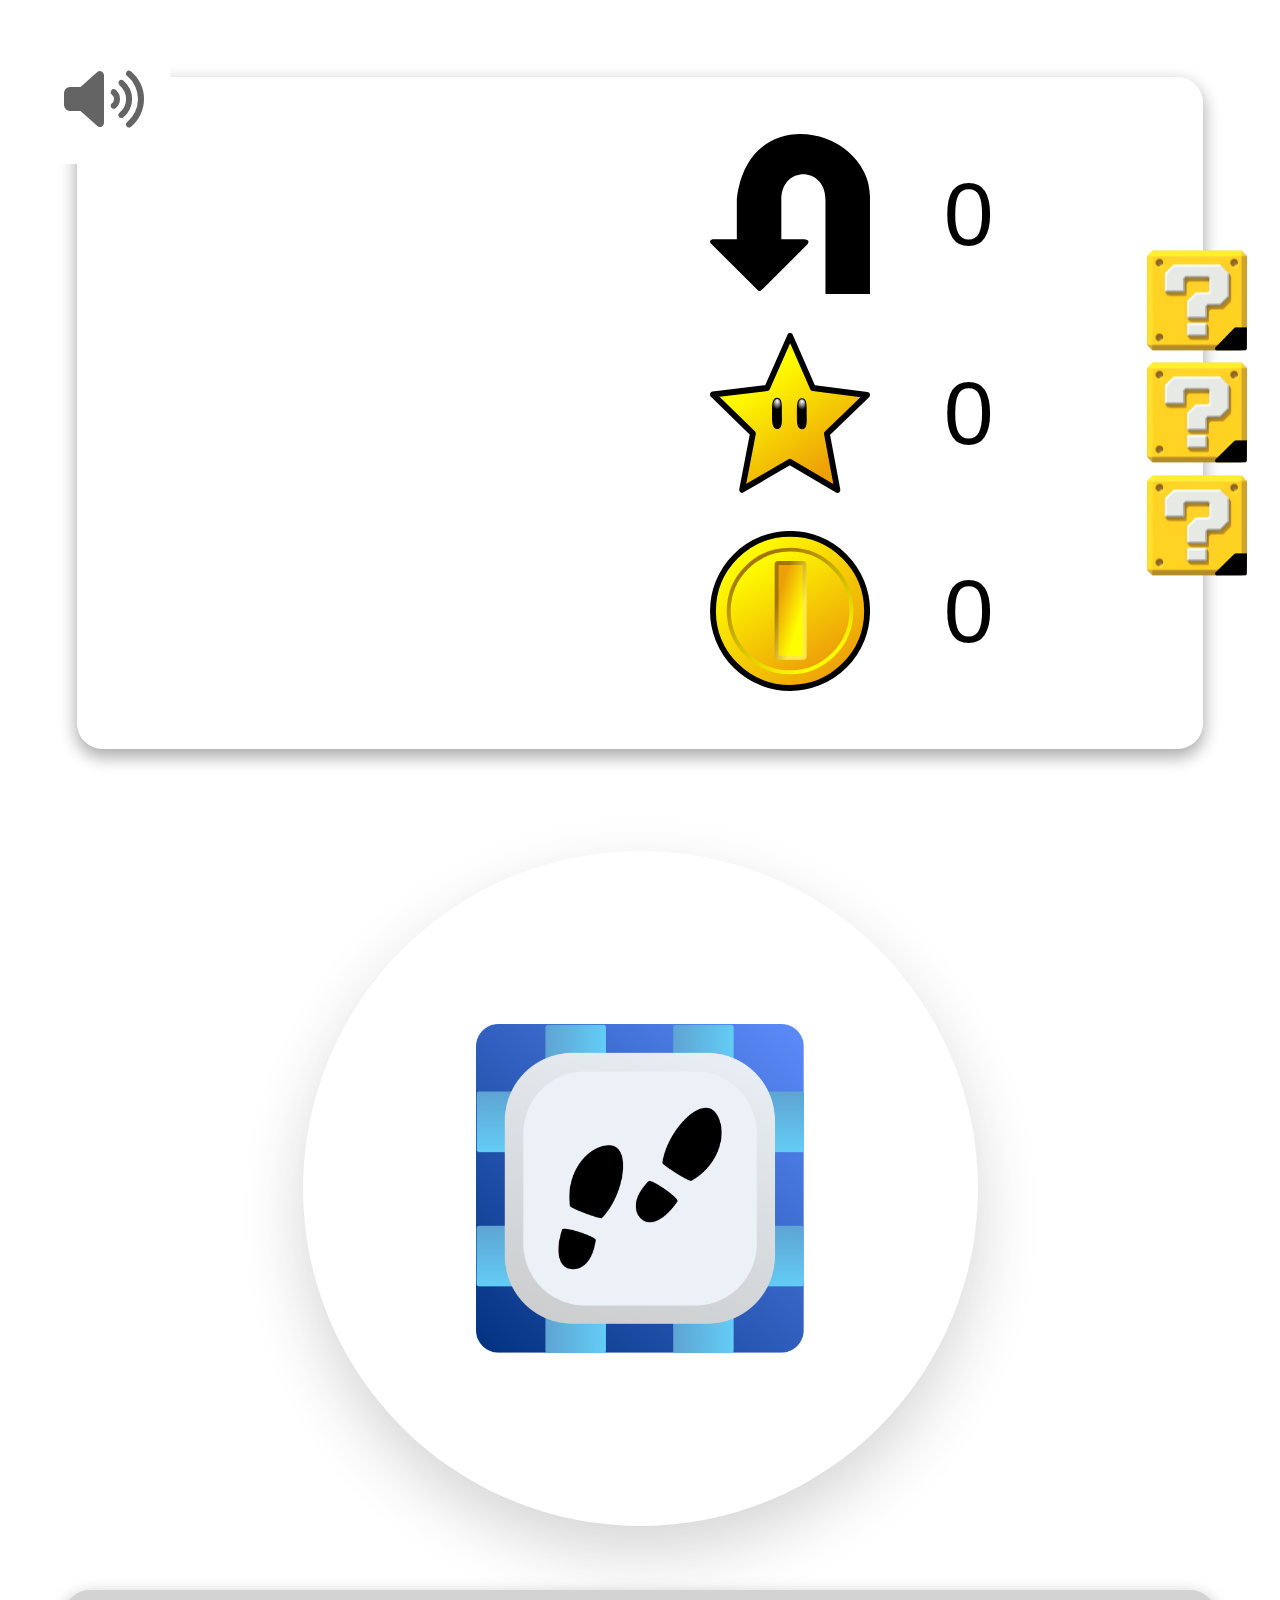
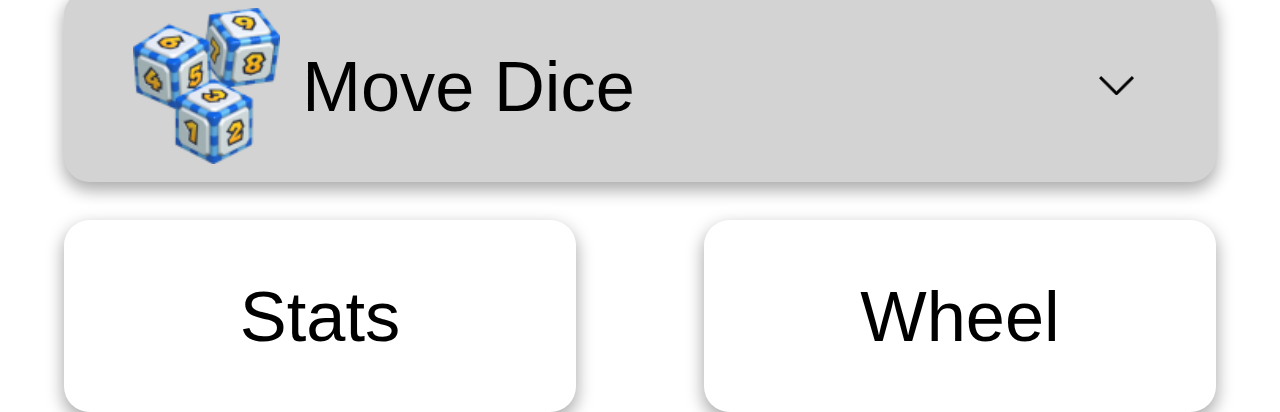
==== commit 7d4da671: "MPT18 - Additional styling changes to logo, dice dropdown, items, and buttons" ====
--- a/game.html
+++ b/game.html
@@ -10,9 +10,9 @@
         <link rel="shortcut icon" href="favicon.ico" type="image/x-icon">
     </head>
     <body>
-        <div class="logoContainer">
+        <!--<div class="logoContainer">
             <div id="index_logo"><img src="images/index_logo.png" alt="Logo"></div>
-        </div>
+        </div>-->
 <!--******************** Item Description Modal ********************-->    
         <div id="image-description-modal" class="modal" style="display: none;">
             <div class="modal-content">
@@ -201,93 +201,133 @@
                                             <option value="590">590</option>
                                             <option value="595">595</option>
                                             <option value="600">600</option>
+                                            <option value="605">605</option>
+                                            <option value="610">610</option>
+                                            <option value="615">615</option>
+                                            <option value="620">620</option>
+                                            <option value="625">625</option>
+                                            <option value="630">630</option>
+                                            <option value="635">635</option>
+                                            <option value="640">640</option>
+                                            <option value="645">645</option>
+                                            <option value="650">650</option>
+                                            <option value="655">655</option>
+                                            <option value="660">660</option>
+                                            <option value="665">665</option>
+                                            <option value="670">670</option>
+                                            <option value="675">675</option>
+                                            <option value="680">680</option>
+                                            <option value="685">685</option>
+                                            <option value="690">690</option>
+                                            <option value="695">695</option>
+                                            <option value="700">700</option>
+                                            <option value="705">705</option>
+                                            <option value="710">710</option>
+                                            <option value="715">715</option>
+                                            <option value="720">720</option>
+                                            <option value="725">725</option>
+                                            <option value="730">730</option>
+                                            <option value="735">735</option>
+                                            <option value="740">740</option>
+                                            <option value="745">745</option>
+                                            <option value="750">750</option>
+                                            <option value="755">755</option>
+                                            <option value="760">760</option>
+                                            <option value="765">765</option>
+                                            <option value="770">770</option>
+                                            <option value="775">775</option>
+                                            <option value="780">780</option>
+                                            <option value="785">785</option>
+                                            <option value="790">790</option>
+                                            <option value="795">795</option>
+                                            <option value="800">800</option>
                                         </select>
                                     </div>    
                                 </div>
                             </div>
                         </div>
                     </div>
-                </div>
-            </div>
-            <div class="dropDownItemParentContainer">
-                <div class="itemContainersWrapper">
-<!--******************** Item Selection Menu 1 ********************-->               
-                    <div class="itemContainer">
-                        <div class="itemDropDownContainer">
-                            <select name="item1_drop_down" class="itemDropdown" id="item1_drop_down">
-                                <option value="Item">[NO ITEM]</option>
-                                <option value="Red Mushroom">Red Mushroom</option>
-                                <option value="Gold Mushroom">Gold Mushroom</option>
-                                <option value="Poison Mushroom">Poison Mushroom</option>
-                                <option value="Reverse Mushroom">Reverse Mushroom</option>
-                                <option value="Mini Mushroom">Mini Mushroom</option>
-                                <option value="Custom Mushroom">Custom Mushroom</option>
-                                <option value="Genie Lamp">Genie Lamp</option>
-                                <option value="Blue Lamp">Blue Lamp</option>
-                                <option value="Key">Key</option>
-                                <option value="Boo Bell">Boo Bell</option>
-                                <option value="Boo Spray">Boo Spray</option>
-                                <option value="Dueling Glove">Dueling Glove</option>
-                                <option value="Plunder Chest">Plunder Chest</option>
-                                <option value="Warp Block">Warp Block</option>
-                                <option value="Koopa Card">Koopa Card</option>
-                                <option value="Item Bag">Item Bag</option>
-                                <option value="Lucky Charm">Lucky Charm</option>                                        
-                            </select>
-                            <img src="images/items/item_box_alt.png" class="image" id="item-image1" onerror="this.style.display='none'"> <!-- Unique ID for the first item image -->
-                            <div id="image-description"></div>
-                        </div>
-                    </div>
-<!--******************** Item Selection Menu 2 ********************-->                
-                    <div class="itemContainer">
-                        <div class="itemDropDownContainer">
-                            <select name="item2_drop_down" class="itemDropdown" id="item2_drop_down">
-                                <option value="Item">[NO ITEM]</option>
-                                <option value="Red Mushroom">Red Mushroom</option>
-                                <option value="Gold Mushroom">Gold Mushroom</option>
-                                <option value="Poison Mushroom">Poison Mushroom</option>
-                                <option value="Reverse Mushroom">Reverse Mushroom</option>
-                                <option value="Mini Mushroom">Mini Mushroom</option>
-                                <option value="Custom Mushroom">Custom Mushroom</option>
-                                <option value="Genie Lamp">Genie Lamp</option>
-                                <option value="Blue Lamp">Blue Lamp</option>
-                                <option value="Key">Key</option>
-                                <option value="Boo Bell">Boo Bell</option>
-                                <option value="Boo Spray">Boo Spray</option>
-                                <option value="Dueling Glove">Dueling Glove</option>
-                                <option value="Plunder Chest">Plunder Chest</option>
-                                <option value="Warp Block">Warp Block</option>
-                                <option value="Koopa Card">Koopa Card</option>
-                                <option value="Item Bag">Item Bag</option>
-                                <option value="Lucky Charm">Lucky Charm</option>                                        
-                            </select>
-                            <img src="images/items/item_box_alt.png" class="image" id="item-image2" onerror="this.style.display='none'"> <!-- Unique ID for the second item image -->
-                        </div>
-                    </div>
-<!--******************** Item Selection Menu 3 ********************-->
-                    <div class="itemContainer">
-                        <div class="itemDropDownContainer">
-                            <select name="item3_drop_down" class="itemDropdown" id="item3_drop_down">
-                                <option value="Item">[NO ITEM]</option>
-                                <option value="Red Mushroom">Red Mushroom</option>
-                                <option value="Gold Mushroom">Gold Mushroom</option>
-                                <option value="Poison Mushroom">Poison Mushroom</option>
-                                <option value="Reverse Mushroom">Reverse Mushroom</option>
-                                <option value="Mini Mushroom">Mini Mushroom</option>
-                                <option value="Custom Mushroom">Custom Mushroom</option>
-                                <option value="Genie Lamp">Genie Lamp</option>
-                                <option value="Blue Lamp">Blue Lamp</option>
-                                <option value="Key">Key</option>
-                                <option value="Boo Bell">Boo Bell</option>
-                                <option value="Boo Spray">Boo Spray</option>
-                                <option value="Dueling Glove">Dueling Glove</option>
-                                <option value="Plunder Chest">Plunder Chest</option>
-                                <option value="Warp Block">Warp Block</option>
-                                <option value="Koopa Card">Koopa Card</option>
-                                <option value="Item Bag">Item Bag</option>
-                                <option value="Lucky Charm">Lucky Charm</option>
-                            </select>
-                            <img src="images/items/item_box_alt.png" class="image" id="item-image3" onerror="this.style.display='none'"> <!-- Unique ID for the third item image -->  
+                    <div class="dropDownItemParentContainer">
+                        <div class="itemContainersWrapper">
+        <!--******************** Item Selection Menu 1 ********************-->               
+                            <div class="itemContainer">
+                                <div class="itemDropDownContainer">
+                                    <select name="item1_drop_down" class="itemDropdown" id="item1_drop_down">
+                                        <option value="Item">[NO ITEM]</option>
+                                        <option value="Red Mushroom">Red Mushroom</option>
+                                        <option value="Gold Mushroom">Gold Mushroom</option>
+                                        <option value="Poison Mushroom">Poison Mushroom</option>
+                                        <option value="Reverse Mushroom">Reverse Mushroom</option>
+                                        <option value="Mini Mushroom">Mini Mushroom</option>
+                                        <option value="Custom Mushroom">Custom Mushroom</option>
+                                        <option value="Genie Lamp">Genie Lamp</option>
+                                        <option value="Blue Lamp">Blue Lamp</option>
+                                        <option value="Key">Key</option>
+                                        <option value="Boo Bell">Boo Bell</option>
+                                        <option value="Boo Spray">Boo Spray</option>
+                                        <option value="Dueling Glove">Dueling Glove</option>
+                                        <option value="Plunder Chest">Plunder Chest</option>
+                                        <option value="Warp Block">Warp Block</option>
+                                        <option value="Koopa Card">Koopa Card</option>
+                                        <option value="Item Bag">Item Bag</option>
+                                        <option value="Lucky Charm">Lucky Charm</option>                                        
+                                    </select>
+                                    <img src="images/items/item_box_alt.png" class="image" id="item-image1" onerror="this.style.display='none'"> <!-- Unique ID for the first item image -->
+                                    <div id="image-description"></div>
+                                </div>
+                            </div>
+        <!--******************** Item Selection Menu 2 ********************-->                
+                            <div class="itemContainer">
+                                <div class="itemDropDownContainer">
+                                    <select name="item2_drop_down" class="itemDropdown" id="item2_drop_down">
+                                        <option value="Item">[NO ITEM]</option>
+                                        <option value="Red Mushroom">Red Mushroom</option>
+                                        <option value="Gold Mushroom">Gold Mushroom</option>
+                                        <option value="Poison Mushroom">Poison Mushroom</option>
+                                        <option value="Reverse Mushroom">Reverse Mushroom</option>
+                                        <option value="Mini Mushroom">Mini Mushroom</option>
+                                        <option value="Custom Mushroom">Custom Mushroom</option>
+                                        <option value="Genie Lamp">Genie Lamp</option>
+                                        <option value="Blue Lamp">Blue Lamp</option>
+                                        <option value="Key">Key</option>
+                                        <option value="Boo Bell">Boo Bell</option>
+                                        <option value="Boo Spray">Boo Spray</option>
+                                        <option value="Dueling Glove">Dueling Glove</option>
+                                        <option value="Plunder Chest">Plunder Chest</option>
+                                        <option value="Warp Block">Warp Block</option>
+                                        <option value="Koopa Card">Koopa Card</option>
+                                        <option value="Item Bag">Item Bag</option>
+                                        <option value="Lucky Charm">Lucky Charm</option>                                        
+                                    </select>
+                                    <img src="images/items/item_box_alt.png" class="image" id="item-image2" onerror="this.style.display='none'"> <!-- Unique ID for the second item image -->
+                                </div>
+                            </div>
+        <!--******************** Item Selection Menu 3 ********************-->
+                            <div class="itemContainer">
+                                <div class="itemDropDownContainer">
+                                    <select name="item3_drop_down" class="itemDropdown" id="item3_drop_down">
+                                        <option value="Item">[NO ITEM]</option>
+                                        <option value="Red Mushroom">Red Mushroom</option>
+                                        <option value="Gold Mushroom">Gold Mushroom</option>
+                                        <option value="Poison Mushroom">Poison Mushroom</option>
+                                        <option value="Reverse Mushroom">Reverse Mushroom</option>
+                                        <option value="Mini Mushroom">Mini Mushroom</option>
+                                        <option value="Custom Mushroom">Custom Mushroom</option>
+                                        <option value="Genie Lamp">Genie Lamp</option>
+                                        <option value="Blue Lamp">Blue Lamp</option>
+                                        <option value="Key">Key</option>
+                                        <option value="Boo Bell">Boo Bell</option>
+                                        <option value="Boo Spray">Boo Spray</option>
+                                        <option value="Dueling Glove">Dueling Glove</option>
+                                        <option value="Plunder Chest">Plunder Chest</option>
+                                        <option value="Warp Block">Warp Block</option>
+                                        <option value="Koopa Card">Koopa Card</option>
+                                        <option value="Item Bag">Item Bag</option>
+                                        <option value="Lucky Charm">Lucky Charm</option>
+                                    </select>
+                                    <img src="images/items/item_box_alt.png" class="image" id="item-image3" onerror="this.style.display='none'"> <!-- Unique ID for the third item image -->  
+                                </div>
+                            </div>
                         </div>
                     </div>
                 </div>
--- a/style.css
+++ b/style.css
@@ -8,7 +8,7 @@
 
 @media only screen and (max-width: 2499px){
     h1 {
-        font-size: 7.5vw; /* Adjust for screens between 1800px and 2499px */
+        font-size: 7.5vw; /* Adjust for screens between 1800px and 2499px*/
     }
 }
 
@@ -35,7 +35,7 @@
         font-size: 11.5vw; /* Adjust for screens smaller than 1799px */
     }
 }
-
+*/
 body{
     height: 100vw;
     padding: 0;
@@ -51,7 +51,7 @@
 }
 
 #index_logo{
-    padding: 15vw 5vw 5vw 5vw;
+    padding: 5vw 5vw 0 5vw;
 }
 
 #index_logo img{
@@ -94,13 +94,13 @@
     width: auto;
     max-width: 90vw;
     text-align: center;
-    margin: 0 auto;
+    margin: 5vw auto 0 auto;
 }
 
 #muteButton{
     position: absolute;
     top: 0;
-    right: 0;
+    left: 0;
     color: #646464;
     border: none;
     cursor: pointer;
@@ -108,6 +108,8 @@
     padding: 2%;
     margin: 3vw;
     z-index: 1; /* Ensure the button appears above other elements */
+    background-color: #ffffff;
+    border-radius: 1vw;
 }
 
 .headerGrid{
@@ -194,7 +196,8 @@
     appearance: none; /* Reset default browser styling */
     -webkit-appearance: none; /* WebKit browsers (Chrome, Safari) */
     -moz-appearance: none; /* Firefox */
-    background-image: url('images/drop_down_arrow.png');
+    /*background-image: url('images/drop_down_arrow.png');*/
+    background-image: url('images/transparent_drop_down_arrow.png');
     background-size: .25em; /* Adjust the size of the arrow */
     padding-right: .35em;
     background-repeat: no-repeat;
@@ -206,21 +209,14 @@
 }
 
 .dropDownItemParentContainer{
-    /*The three lines below would place the item boxes approximately 50% overlap with the headerGrid*/
-    /*position: relative; /* Position relative to the nearest relative ancestor*/
-    /*top: 50%; /* Push it up so it hovers halfway */
-    /*transform: translateY(-60%); /* Adjust to hover over */
-    left: 0;
-    right: 0;
-    margin: 2vw 15vw 0 0; /* Center it horizontally */
-    display: flex;
-    justify-content: right;
-    align-items: center;
-}
-
-.itemContainersWrapper{
-    display: flex;
-    gap: 1%;
+    position: absolute;
+    top: 50%;
+    right: -5%;
+    margin: 0 auto;
+    transform: translateY(-50%);
+    display: flex;
+    justify-content: center;
+    align-items: center;
 }
 
 .itemContainer{
@@ -229,6 +225,7 @@
     box-sizing: border-box;
     flex-shrink: 0;
     text-align: center;
+    margin: 1vw;
 }
 
 .itemContainer select{
@@ -244,8 +241,8 @@
     position: relative; /* Make this the positioning context */
     display: flex;
     gap: 1.5vw;
-    align-items: center;
     width: auto;
+    align-items: center;
     justify-content: center;
 }
 
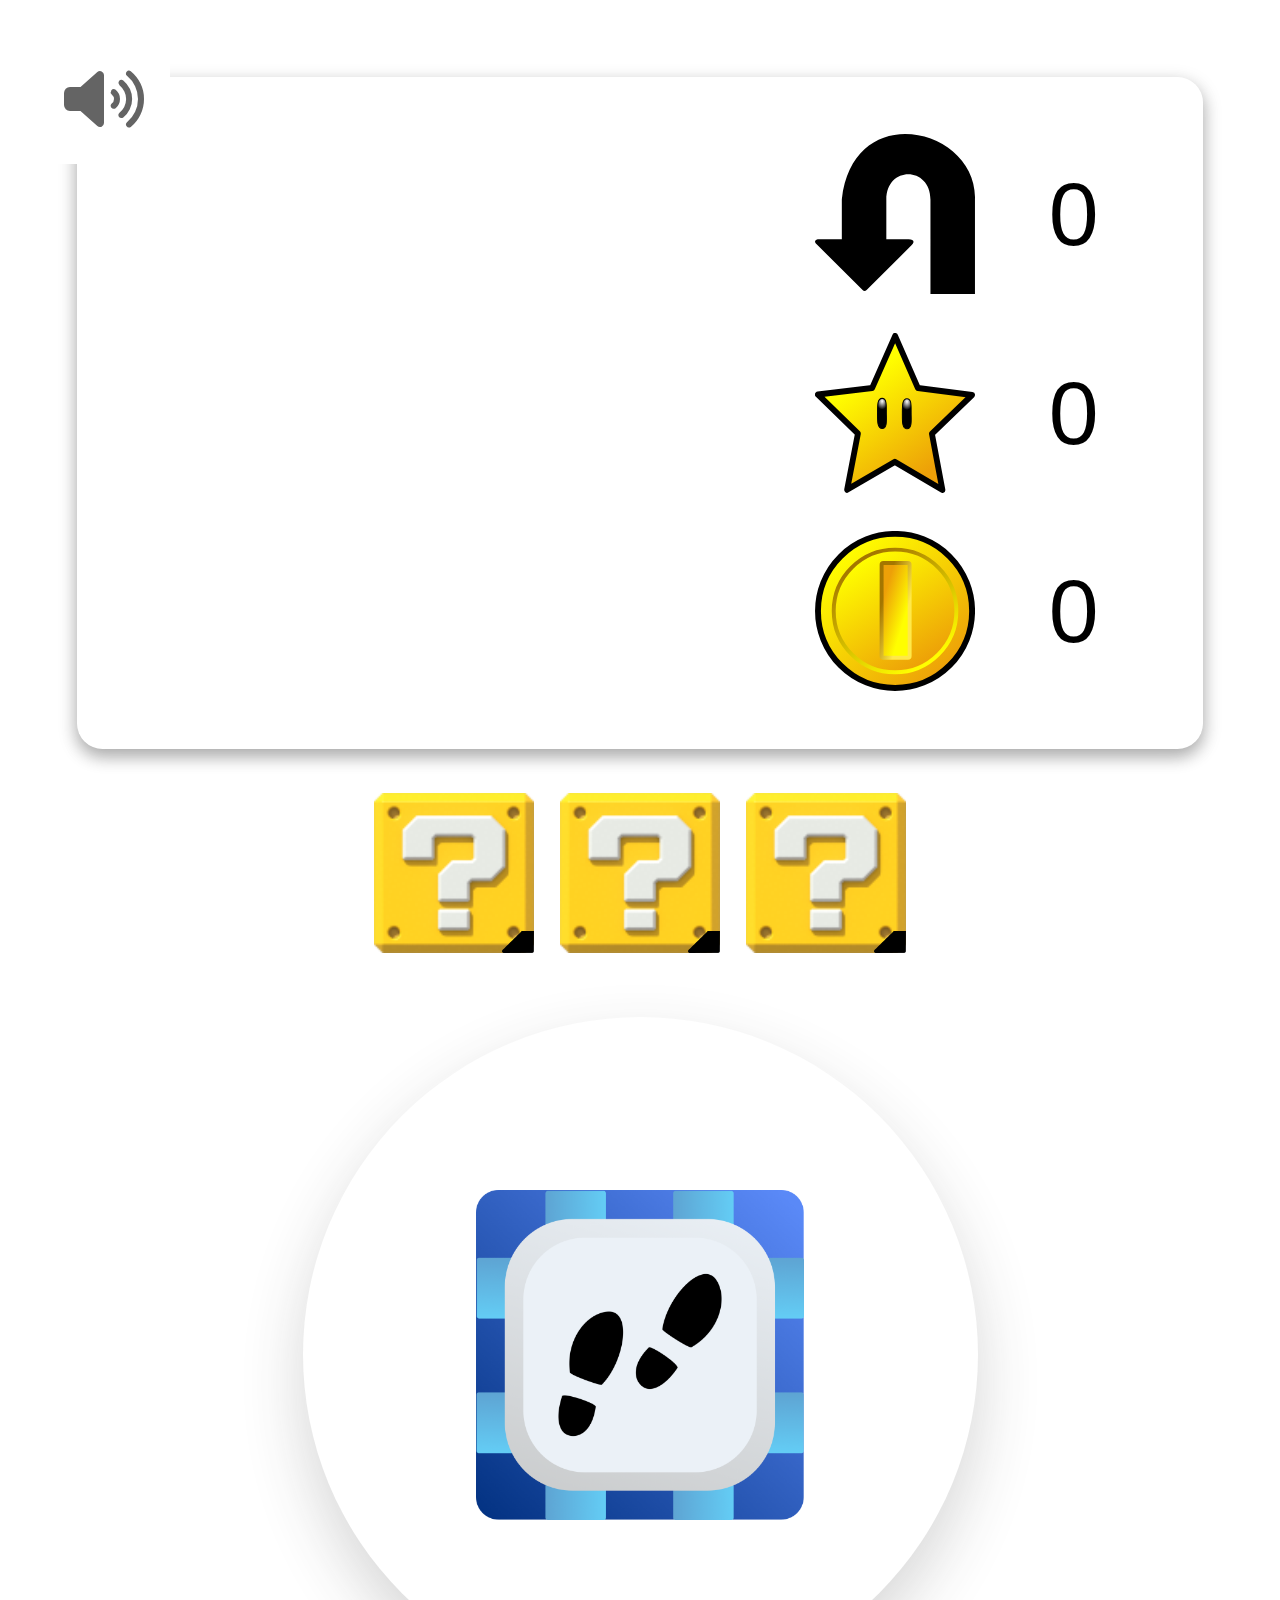
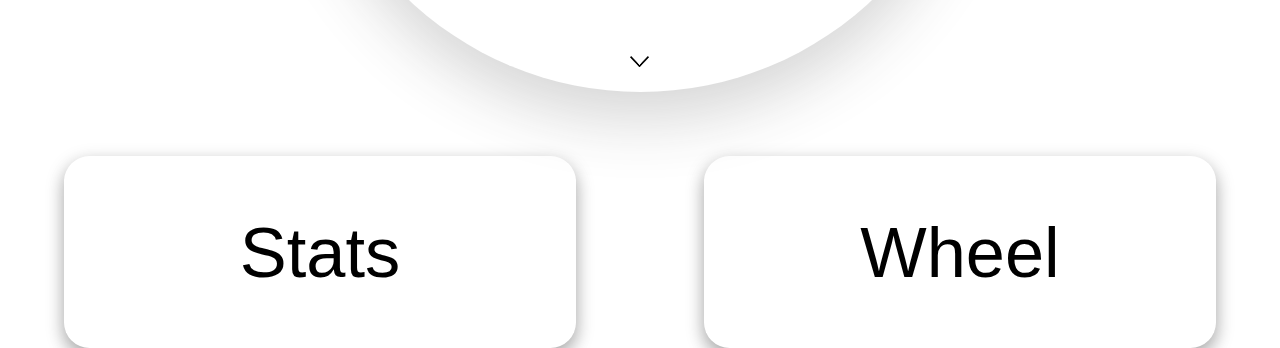
==== commit b95a2ed0: "dice dropdown, item boxes, dice thumbnail changes" ====
--- a/game.html
+++ b/game.html
@@ -247,97 +247,117 @@
                             </div>
                         </div>
                     </div>
-                    <div class="dropDownItemParentContainer">
-                        <div class="itemContainersWrapper">
-        <!--******************** Item Selection Menu 1 ********************-->               
-                            <div class="itemContainer">
-                                <div class="itemDropDownContainer">
-                                    <select name="item1_drop_down" class="itemDropdown" id="item1_drop_down">
-                                        <option value="Item">[NO ITEM]</option>
-                                        <option value="Red Mushroom">Red Mushroom</option>
-                                        <option value="Gold Mushroom">Gold Mushroom</option>
-                                        <option value="Poison Mushroom">Poison Mushroom</option>
-                                        <option value="Reverse Mushroom">Reverse Mushroom</option>
-                                        <option value="Mini Mushroom">Mini Mushroom</option>
-                                        <option value="Custom Mushroom">Custom Mushroom</option>
-                                        <option value="Genie Lamp">Genie Lamp</option>
-                                        <option value="Blue Lamp">Blue Lamp</option>
-                                        <option value="Key">Key</option>
-                                        <option value="Boo Bell">Boo Bell</option>
-                                        <option value="Boo Spray">Boo Spray</option>
-                                        <option value="Dueling Glove">Dueling Glove</option>
-                                        <option value="Plunder Chest">Plunder Chest</option>
-                                        <option value="Warp Block">Warp Block</option>
-                                        <option value="Koopa Card">Koopa Card</option>
-                                        <option value="Item Bag">Item Bag</option>
-                                        <option value="Lucky Charm">Lucky Charm</option>                                        
-                                    </select>
-                                    <img src="images/items/item_box_alt.png" class="image" id="item-image1" onerror="this.style.display='none'"> <!-- Unique ID for the first item image -->
-                                    <div id="image-description"></div>
-                                </div>
-                            </div>
-        <!--******************** Item Selection Menu 2 ********************-->                
-                            <div class="itemContainer">
-                                <div class="itemDropDownContainer">
-                                    <select name="item2_drop_down" class="itemDropdown" id="item2_drop_down">
-                                        <option value="Item">[NO ITEM]</option>
-                                        <option value="Red Mushroom">Red Mushroom</option>
-                                        <option value="Gold Mushroom">Gold Mushroom</option>
-                                        <option value="Poison Mushroom">Poison Mushroom</option>
-                                        <option value="Reverse Mushroom">Reverse Mushroom</option>
-                                        <option value="Mini Mushroom">Mini Mushroom</option>
-                                        <option value="Custom Mushroom">Custom Mushroom</option>
-                                        <option value="Genie Lamp">Genie Lamp</option>
-                                        <option value="Blue Lamp">Blue Lamp</option>
-                                        <option value="Key">Key</option>
-                                        <option value="Boo Bell">Boo Bell</option>
-                                        <option value="Boo Spray">Boo Spray</option>
-                                        <option value="Dueling Glove">Dueling Glove</option>
-                                        <option value="Plunder Chest">Plunder Chest</option>
-                                        <option value="Warp Block">Warp Block</option>
-                                        <option value="Koopa Card">Koopa Card</option>
-                                        <option value="Item Bag">Item Bag</option>
-                                        <option value="Lucky Charm">Lucky Charm</option>                                        
-                                    </select>
-                                    <img src="images/items/item_box_alt.png" class="image" id="item-image2" onerror="this.style.display='none'"> <!-- Unique ID for the second item image -->
-                                </div>
-                            </div>
-        <!--******************** Item Selection Menu 3 ********************-->
-                            <div class="itemContainer">
-                                <div class="itemDropDownContainer">
-                                    <select name="item3_drop_down" class="itemDropdown" id="item3_drop_down">
-                                        <option value="Item">[NO ITEM]</option>
-                                        <option value="Red Mushroom">Red Mushroom</option>
-                                        <option value="Gold Mushroom">Gold Mushroom</option>
-                                        <option value="Poison Mushroom">Poison Mushroom</option>
-                                        <option value="Reverse Mushroom">Reverse Mushroom</option>
-                                        <option value="Mini Mushroom">Mini Mushroom</option>
-                                        <option value="Custom Mushroom">Custom Mushroom</option>
-                                        <option value="Genie Lamp">Genie Lamp</option>
-                                        <option value="Blue Lamp">Blue Lamp</option>
-                                        <option value="Key">Key</option>
-                                        <option value="Boo Bell">Boo Bell</option>
-                                        <option value="Boo Spray">Boo Spray</option>
-                                        <option value="Dueling Glove">Dueling Glove</option>
-                                        <option value="Plunder Chest">Plunder Chest</option>
-                                        <option value="Warp Block">Warp Block</option>
-                                        <option value="Koopa Card">Koopa Card</option>
-                                        <option value="Item Bag">Item Bag</option>
-                                        <option value="Lucky Charm">Lucky Charm</option>
-                                    </select>
-                                    <img src="images/items/item_box_alt.png" class="image" id="item-image3" onerror="this.style.display='none'"> <!-- Unique ID for the third item image -->  
-                                </div>
-                            </div>
-                        </div>
-                    </div>
                 </div>
             </div>
-<!--******************** Dice Thumbnails ********************-->
-    <div id="diceThumbnailContainer"></div>
+            <div class="dropDownItemParentContainer">
+                <div class="itemContainersWrapper">
+<!--******************** Item Selection Menu 1 ********************-->               
+                    <div class="itemContainer">
+                        <div class="itemDropDownContainer">
+                            <select name="item1_drop_down" class="itemDropdown" id="item1_drop_down">
+                                <option value="Item">[NO ITEM]</option>
+                                <option value="Red Mushroom">Red Mushroom</option>
+                                <option value="Gold Mushroom">Gold Mushroom</option>
+                                <option value="Poison Mushroom">Poison Mushroom</option>
+                                <option value="Reverse Mushroom">Reverse Mushroom</option>
+                                <option value="Mini Mushroom">Mini Mushroom</option>
+                                <option value="Custom Mushroom">Custom Mushroom</option>
+                                <option value="Genie Lamp">Genie Lamp</option>
+                                <option value="Blue Lamp">Blue Lamp</option>
+                                <option value="Key">Key</option>
+                                <option value="Boo Bell">Boo Bell</option>
+                                <option value="Boo Spray">Boo Spray</option>
+                                <option value="Dueling Glove">Dueling Glove</option>
+                                <option value="Plunder Chest">Plunder Chest</option>
+                                <option value="Warp Block">Warp Block</option>
+                                <option value="Koopa Card">Koopa Card</option>
+                                <option value="Item Bag">Item Bag</option>
+                                <option value="Lucky Charm">Lucky Charm</option>                                        
+                            </select>
+                            <img src="images/items/item_box_alt.png" class="image" id="item-image1" onerror="this.style.display='none'"> <!-- Unique ID for the first item image -->
+                            <div id="image-description"></div>
+                        </div>
+                    </div>
+<!--******************** Item Selection Menu 2 ********************-->                
+                    <div class="itemContainer">
+                        <div class="itemDropDownContainer">
+                            <select name="item2_drop_down" class="itemDropdown" id="item2_drop_down">
+                                <option value="Item">[NO ITEM]</option>
+                                <option value="Red Mushroom">Red Mushroom</option>
+                                <option value="Gold Mushroom">Gold Mushroom</option>
+                                <option value="Poison Mushroom">Poison Mushroom</option>
+                                <option value="Reverse Mushroom">Reverse Mushroom</option>
+                                <option value="Mini Mushroom">Mini Mushroom</option>
+                                <option value="Custom Mushroom">Custom Mushroom</option>
+                                <option value="Genie Lamp">Genie Lamp</option>
+                                <option value="Blue Lamp">Blue Lamp</option>
+                                <option value="Key">Key</option>
+                                <option value="Boo Bell">Boo Bell</option>
+                                <option value="Boo Spray">Boo Spray</option>
+                                <option value="Dueling Glove">Dueling Glove</option>
+                                <option value="Plunder Chest">Plunder Chest</option>
+                                <option value="Warp Block">Warp Block</option>
+                                <option value="Koopa Card">Koopa Card</option>
+                                <option value="Item Bag">Item Bag</option>
+                                <option value="Lucky Charm">Lucky Charm</option>                                        
+                            </select>
+                            <img src="images/items/item_box_alt.png" class="image" id="item-image2" onerror="this.style.display='none'"> <!-- Unique ID for the second item image -->
+                        </div>
+                    </div>
+<!--******************** Item Selection Menu 3 ********************-->
+                    <div class="itemContainer">
+                        <div class="itemDropDownContainer">
+                            <select name="item3_drop_down" class="itemDropdown" id="item3_drop_down">
+                                <option value="Item">[NO ITEM]</option>
+                                <option value="Red Mushroom">Red Mushroom</option>
+                                <option value="Gold Mushroom">Gold Mushroom</option>
+                                <option value="Poison Mushroom">Poison Mushroom</option>
+                                <option value="Reverse Mushroom">Reverse Mushroom</option>
+                                <option value="Mini Mushroom">Mini Mushroom</option>
+                                <option value="Custom Mushroom">Custom Mushroom</option>
+                                <option value="Genie Lamp">Genie Lamp</option>
+                                <option value="Blue Lamp">Blue Lamp</option>
+                                <option value="Key">Key</option>
+                                <option value="Boo Bell">Boo Bell</option>
+                                <option value="Boo Spray">Boo Spray</option>
+                                <option value="Dueling Glove">Dueling Glove</option>
+                                <option value="Plunder Chest">Plunder Chest</option>
+                                <option value="Warp Block">Warp Block</option>
+                                <option value="Koopa Card">Koopa Card</option>
+                                <option value="Item Bag">Item Bag</option>
+                                <option value="Lucky Charm">Lucky Charm</option>
+                            </select>
+                            <img src="images/items/item_box_alt.png" class="image" id="item-image3" onerror="this.style.display='none'"> <!-- Unique ID for the third item image -->  
+                        </div>
+                    </div>
+                </div>
+            </div>
 <!--******************** Dice Container ********************-->
     <div class="diceContainer">
+<!--******************** Dice Thumbnails ********************-->
+        <div id="diceThumbnailContainer"></div>
         <div class="dice-wrapper">
             <img src="" id="die-0" alt="Dice Image">
+        </div>
+<!--******************** Dice Selection Dropdown Menu ********************-->
+        <div class="diceDropDownParentContainer">
+            <div class="diceDropDownContainer">
+                <!--<img src="images/dice/dice_dropdown.png" class="image">   -->
+                <select id="rollType" class="diceDropdown" onchange="setRollType(this.value)">
+                    <option value="move">Move Dice</option>
+                    <option value="lucky">Lucky Dice</option>
+                    <option value="character">Character Dice</option>
+                    <option value="cursed">Cursed Dice</option>
+                    <option value="bowser">Bowser Dice</option>
+                    <option value="bowserFury">Bowser Fury Dice</option>
+                    <option value="toadShop">Toad Shop Dice</option>
+                    <option value="bowserShop">Bowser Shop Dice</option>
+                    <option value="block">Hidden Block Dice</option>
+                    <option value="mini">Mini Dice</option>
+                    <option value="battle">Battle Dice</option>
+                    <option value="chance">Chance Dice</option>
+                </select>
+            </div>
         </div>
     </div>
 <!-- ******************** Dice Images Container ******************** -->
@@ -346,26 +366,6 @@
     </div>
 <!--******************** Dice Audio ********************-->
             <audio id="diceAudio" src="audio/dice-roll-01.mp3"></audio>
-<!--******************** Dice Selection Dropdown Menu ********************-->
-            <div class="diceDropDownParentContainer">
-                <div class="diceDropDownContainer">
-                    <img src="images/dice/dice_dropdown.png" class="image">   
-                        <select id="rollType" class="dropdown" onchange="setRollType(this.value)">
-                            <option value="move">Move Dice</option>
-                            <option value="lucky">Lucky Dice</option>
-                            <option value="character">Character Dice</option>
-                            <option value="cursed">Cursed Dice</option>
-                            <option value="bowser">Bowser Dice</option>
-                            <option value="bowserFury">Bowser Fury Dice</option>
-                            <option value="toadShop">Toad Shop Dice</option>
-                            <option value="bowserShop">Bowser Shop Dice</option>
-                            <option value="block">Hidden Block Dice</option>
-                            <option value="mini">Mini Dice</option>
-                            <option value="battle">Battle Dice</option>
-                            <option value="chance">Chance Dice</option>
-                        </select>
-                </div>
-            </div>
 <!--******************** Stats Modal ********************-->
             <div class="button-container">
                 <a href="#" class="button" onclick="openStatsModal()">Stats</a>       
@@ -394,11 +394,17 @@
                     <div class="modal-content" style="max-height:700px; overflow:auto;">
                         <span class="close" onclick="closeWheelModal()">&times;</span>
                         <h3>Star Location Wheel</h3>
-                        <iframe src="https://spinthewheel.app/NNE3cNgKA3" width="250" height="250" style="border: 0px"></iframe><!--Star Space-->
+                        <div class="iframe-container">
+                            <iframe src="https://spinthewheel.app/NNE3cNgKA3" width="250" height="250" style="border: 0px"></iframe><!--Star Space-->
+                        </div>
                         <h3>Special Ability Wheel</h3>
-                        <iframe src="https://spinthewheel.app/CAjE0optW6" width="250" height="250" style="border: 0px"></iframe><!--Special Ability-->
+                        <div class="iframe-container">
+                            <iframe src="https://spinthewheel.app/CAjE0optW6" width="250" height="250" style="border: 0px"></iframe><!--Special Ability-->
+                        </div>
                         <h3>Boo Coin Wheel</h3>
-                        <iframe src="https://spinthewheel.app/1vLml7X7ts" width="250" height="250" style="border: 0px"></iframe><!--Boo Coin-->
+                        <div class="iframe-container">
+                            <iframe src="https://spinthewheel.app/1vLml7X7ts" width="250" height="250" style="border: 0px"></iframe><!--Boo Coin-->
+                        </div>
                     </div>
                 </div>
             </div>
--- a/style.css
+++ b/style.css
@@ -94,7 +94,7 @@
     width: auto;
     max-width: 90vw;
     text-align: center;
-    margin: 5vw auto 0 auto;
+    margin: 5vw auto 2.5vw auto;
 }
 
 #muteButton{
@@ -178,8 +178,9 @@
 .dropDownContainer{
     flex: 1;
     display: flex;
+    align-items: right;
+    justify-content: right;
     gap: 1.5vw;
-    align-items: center;
     margin: .5vw;
 }
 
@@ -208,17 +209,26 @@
     text-align-last: center; /* Ensures the selected option is right-aligned */
 }
 
-.dropDownItemParentContainer{
-    position: absolute;
-    top: 50%;
-    right: -5%;
-    margin: 0 auto;
-    transform: translateY(-50%);
-    display: flex;
-    justify-content: center;
-    align-items: center;
-}
-
+.starCoinDropdown option{
+    background-color: white;
+}
+
+.dropDownItemParentContainer {
+    display: flex; /* Activate flexbox layout */
+    justify-content: center; /* Align items horizontally at the center */
+    gap: 1.5vw; /* Add spacing between items */
+    margin: 0 auto; /* Center the container itself horizontally */
+}
+
+.itemContainersWrapper {
+    display: flex; /* Flexbox layout for the item containers */
+    flex-direction: row; /* Ensure items are arranged horizontally */
+    justify-content: center; /* Center the items */
+    align-items: center; /* Align items vertically */
+    gap: 2vw; /* Add space between item containers */
+}
+
+/*
 .itemContainer{
     display: flex;
     align-items: center;
@@ -226,7 +236,7 @@
     flex-shrink: 0;
     text-align: center;
     margin: 1vw;
-}
+}*/
 
 .itemContainer select{
     width: 5vw; /* Adjusts the width of the dropdown to fill its parent container */
@@ -246,13 +256,13 @@
     justify-content: center;
 }
 
-.itemDropDownContainer img{
-    flex-shrink: 0; /* Prevents the image from resizing */
-    width: auto; /* Maintain the image's original aspect ratio */
-    height: auto; /* Maintain the image's original aspect ratio */
-    max-width: 12.5vw; /* Optional: Ensure the image doesn't exceed this size */
-    max-height: 12.5vw; /* Optional: Maintain proportionality */
-}
+/*.itemDropDownContainer img{
+    /*flex-shrink: 0; /* Prevents the image from resizing */
+    /*width: auto; /* Maintain the image's original aspect ratio */
+    /*height: auto; /* Maintain the image's original aspect ratio */
+    /*max-width: 12.5vw; /* Optional: Ensure the image doesn't exceed this size */
+    /*max-height: 12.5vw; /* Optional: Maintain proportionality */
+/*}*/
 
 .itemDropDownContainer select {
     flex-grow: 1; /* Optional: Makes the dropdown fill the available space */
@@ -261,24 +271,24 @@
     padding: 0.5vw; /* Adjust for better alignment */
 }
 
-#diceThumbnailContainer{
-    max-width: 100%;
-    max-height: 100%;
+#diceThumbnailContainer {
+    position: absolute;
     width: 100%;
+    height: 100%;
+    top: 0;
+    left: 0;
+    pointer-events: none; /* Pass clicks through */
+}
+
+#diceThumbnailContainer img {
+    position: absolute;
+    width: 10%;
     height: auto;
-    position: relative;
-    display: flex;
-    align-items: center;
-    justify-content: center;
-    padding: 2vw 0vw 0vw 0vw;
-    flex-wrap: wrap;
-}
-
-#diceThumbnailContainer img{
-    width: 10vw;
-    height: auto;
-    max-height: 100%;
-    margin: 1vw;
+    transform: translate(-50%, -50%);
+}
+
+.diceThumbnail{
+    pointer-events: auto; /* Thumbnails remain clickable */
 }
 
 .diceContainer{
@@ -293,6 +303,9 @@
     box-shadow: 0 3vmin 7vmin rgba(50, 50, 50, 0.2);
     border-radius: 50%;
     font-family: "Poppins", sans-serif;
+    position: relative;
+    border-radius: 50%;
+    overflow: hidden; /* Ensures thumbnails don't extend outside the circle */
 }
 
 .dice-wrapper{
@@ -307,50 +320,56 @@
 .diceDropDownParentContainer{
     display: flex;
     align-items: center;
-    margin: 3% auto;
+    justify-content: center;
     border-radius: 2vw;
     padding: 1vw;
-    background-color: lightgray;
     box-sizing: border-box;
     flex-shrink: 0;
-    height: 15vw;
-    width: 90vw;
-    text-align: center;
-    box-shadow: 0 8px 16px 0 rgba(0,0,0,0.2), 0 6px 20px 0 rgba(0,0,0,0.19);
+    height: 5vw;
+    width: 5vw;
+    text-align: center;
+    background-color: transparent;
+    margin: auto;
 }
 
 .diceDropDownContainer{
-    flex: 1;
-    display: flex;
-    gap: 10px;
-    align-items: right;
-}
-
-.dropdown, .diceDropDownContainer .dropdown{
-    width: 75%;
-    box-sizing: border-box;
-    border-style: none;
-    padding: 1vw;
-    font-size: 5.5vw;
-    color: black;
-    appearance: none; /* Reset default browser styling */
-    -webkit-appearance: none; /* WebKit browsers (Chrome, Safari) */
-    -moz-appearance: none; /* Firefox */
-    background-image: url('images/drop_down_arrow.png');
-    background-size: .50em; /* Adjust the size of the arrow */
-    padding-right: .35em;
-    background-repeat: no-repeat;
-    background-position: right;
-    background-color: inherit;
-}
-
-.dropdown option, .diceDropDownContainer .dropdown option{
+    display: flex; /* Enables flexbox */
+    align-items: center; /* Vertically centers content within the container */
+    justify-content: center; /* Horizontally centers content */
+    background-color: transparent;
+}
+
+.diceDropdown{
+    position: relative; /* Ensure it can be styled properly */
+    box-sizing: border-box; /* Ensures consistent sizing */
+    border-style: none; /* Removes default border */
+    appearance: none; /* Hides default arrow */
+    -webkit-appearance: none; /* Hides arrow in WebKit browsers */
+    -moz-appearance: none; /* Hides arrow in Firefox */
+
+    /* Background properties for the arrow */
+    background-image: url('images/drop_down_arrow.png'); /* Path to the arrow image */
+    background-size: 50%; /* Arrow occupies 25% of the container */
+    background-repeat: no-repeat; /* Prevents tiling */
+    background-position: center; /* Centers the arrow both horizontally and vertically */
+
+    /* Dropdown dimensions */
+    width: 100%; /* Match parent width */
+    height: 1em; /* Adjust as needed for desired height */
+    background-color: transparent;
+
+    /* Optional styling for placeholder text */
+    color: transparent; /* Hides text to focus on arrow */
+    line-height: 3em; /* Centers text vertically if text becomes visible */
+    padding-right: 2em; /* Ensures padding on the right for alignment */
+}
+
+.diceDropdown option{
     background-color: white;
 }
 
-.diceDropDownContainer .image{
-    width: 13%;
-    margin-left: 5%;
+.dropdown option, .dropdown option{
+    background-color: white;
 }
 
 .button-container{
@@ -358,14 +377,6 @@
     align-items: center;
     text-align: center;
     justify-content: center;
-}
-
-.dropDownDiceContainerWrapper{
-    display: flex;
-    gap: 1%;
-    overflow-x: auto;
-    margin: 0 auto;
-    justify-content: right;
 }
 
 .itemDropdown{
@@ -389,6 +400,10 @@
     padding-right: 2em; /* Add padding to ensure arrow does not overlap text */
 }
 
+.itemDropdown option{
+    background-color: white;
+}
+
 #die-0{
     max-width: 60%;
     max-height: 60%;
@@ -537,4 +552,4 @@
     color: inherit;
     text-align: center;
     justify-content: center;
-}
+}